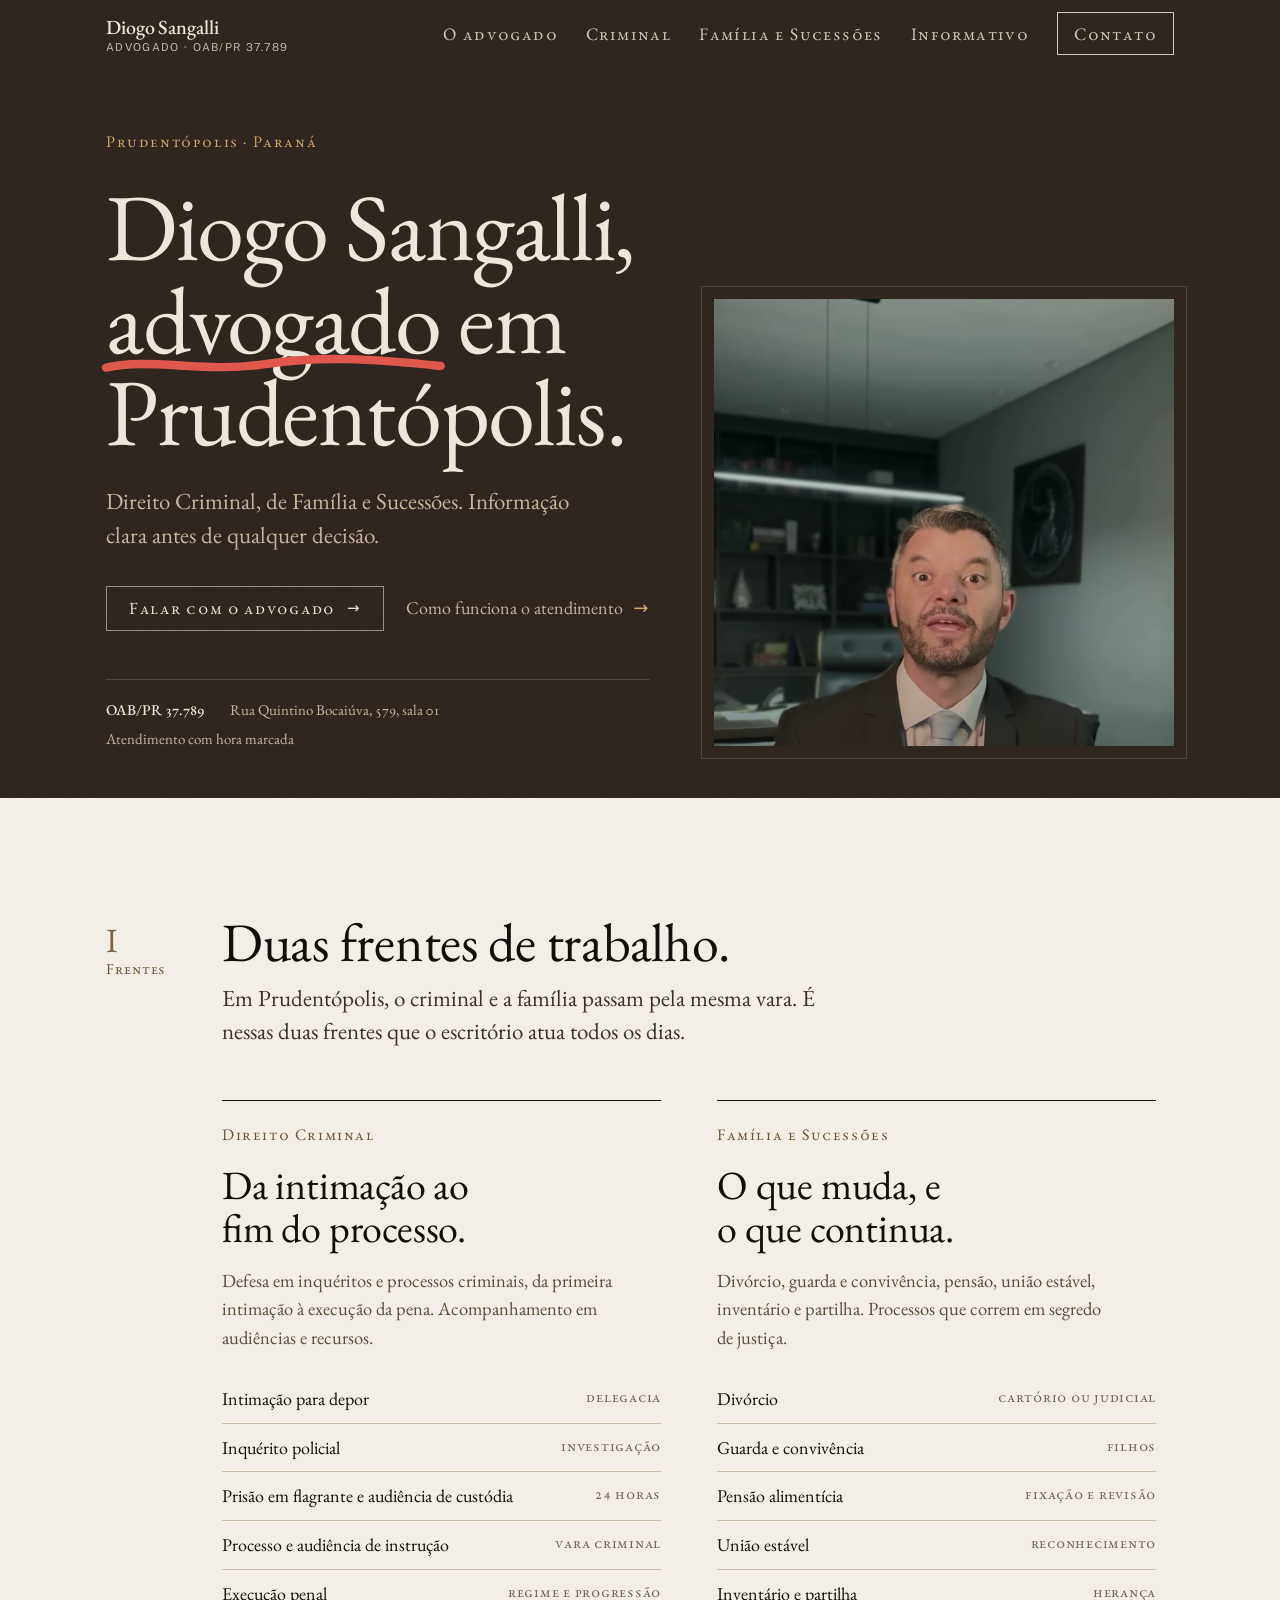
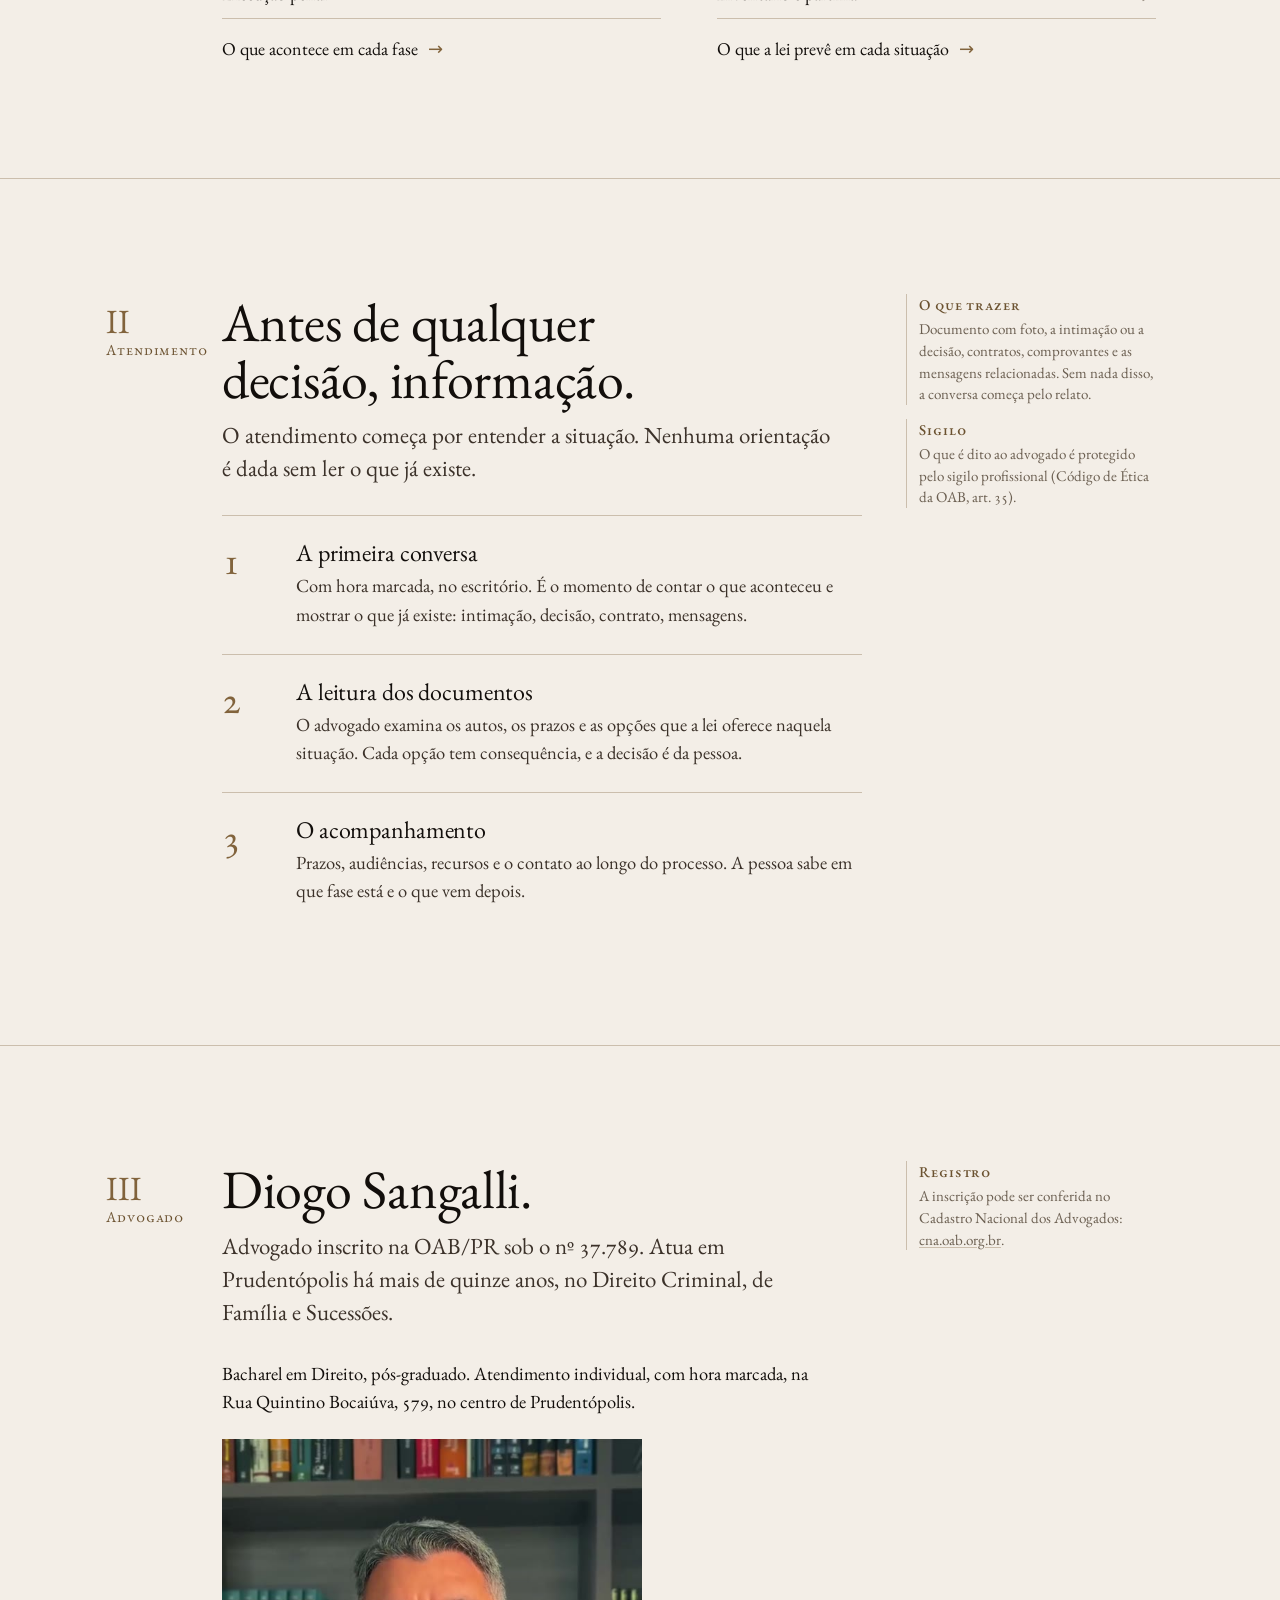
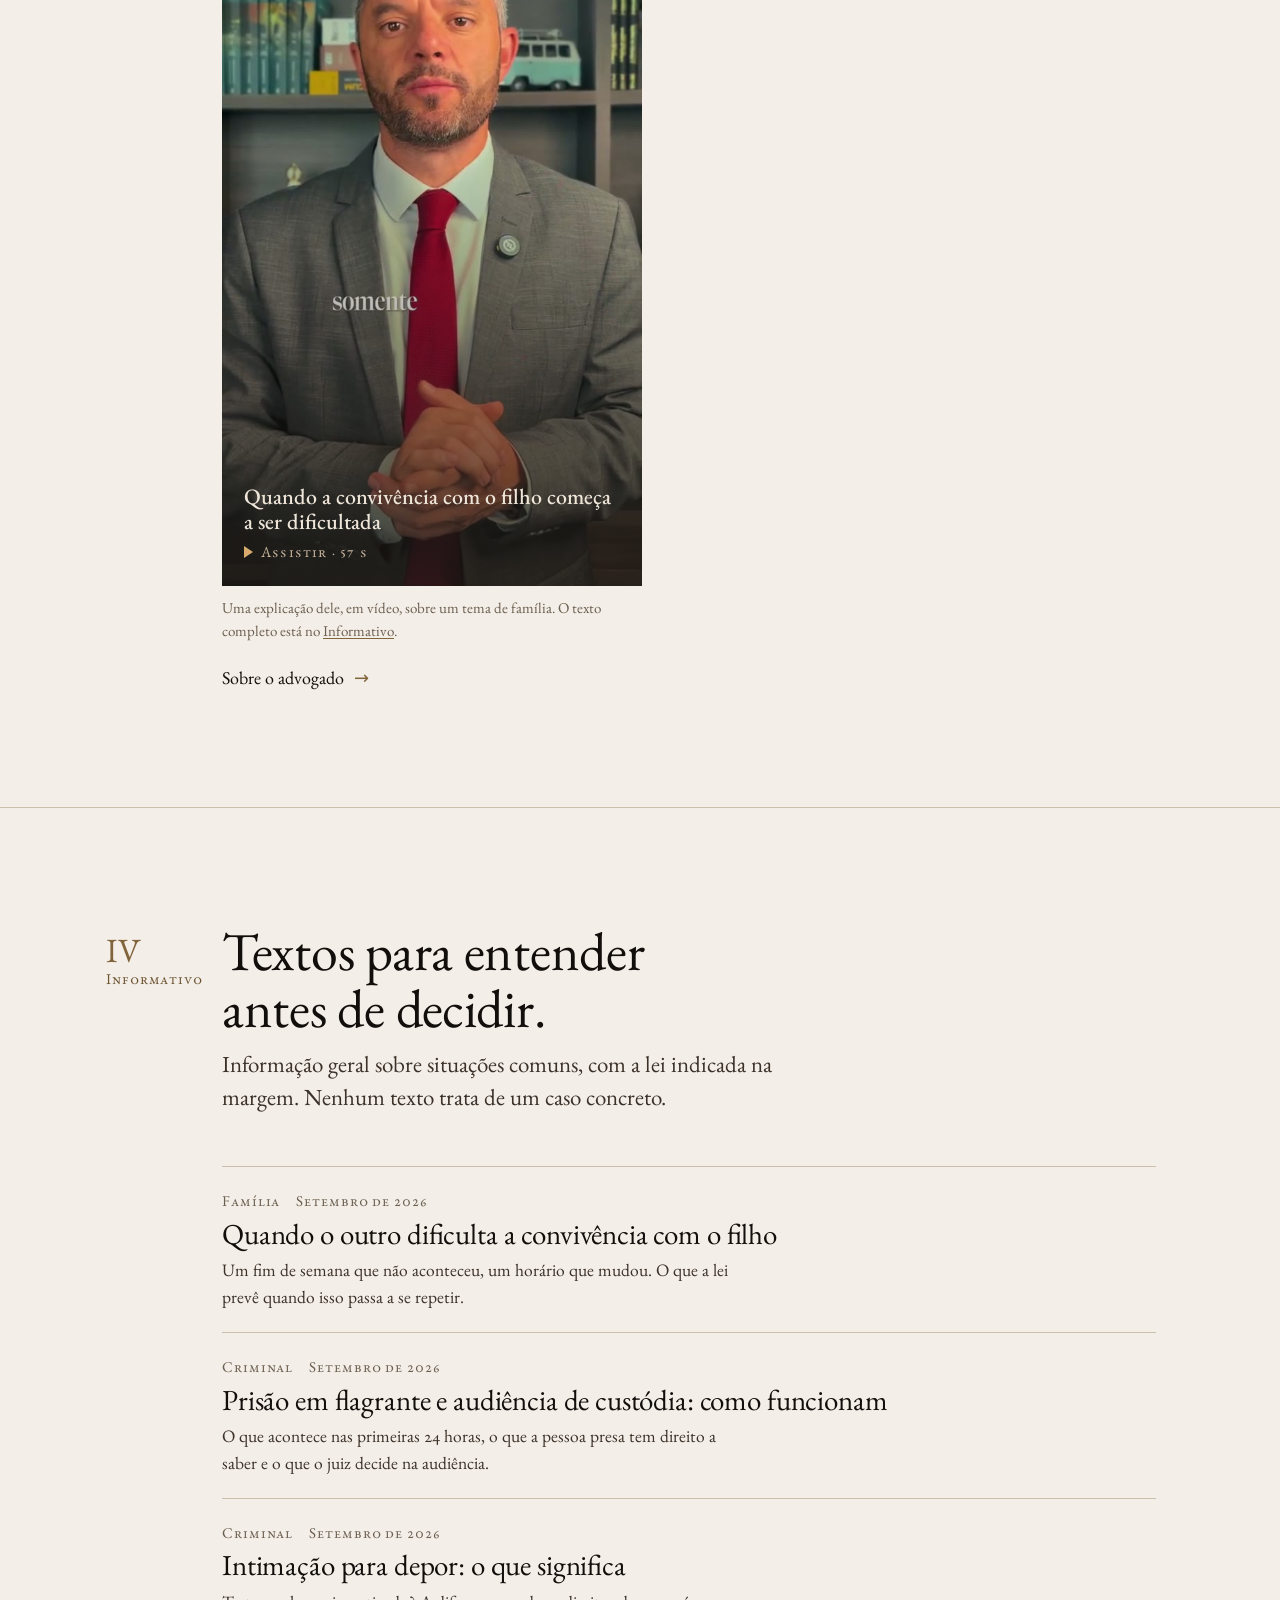
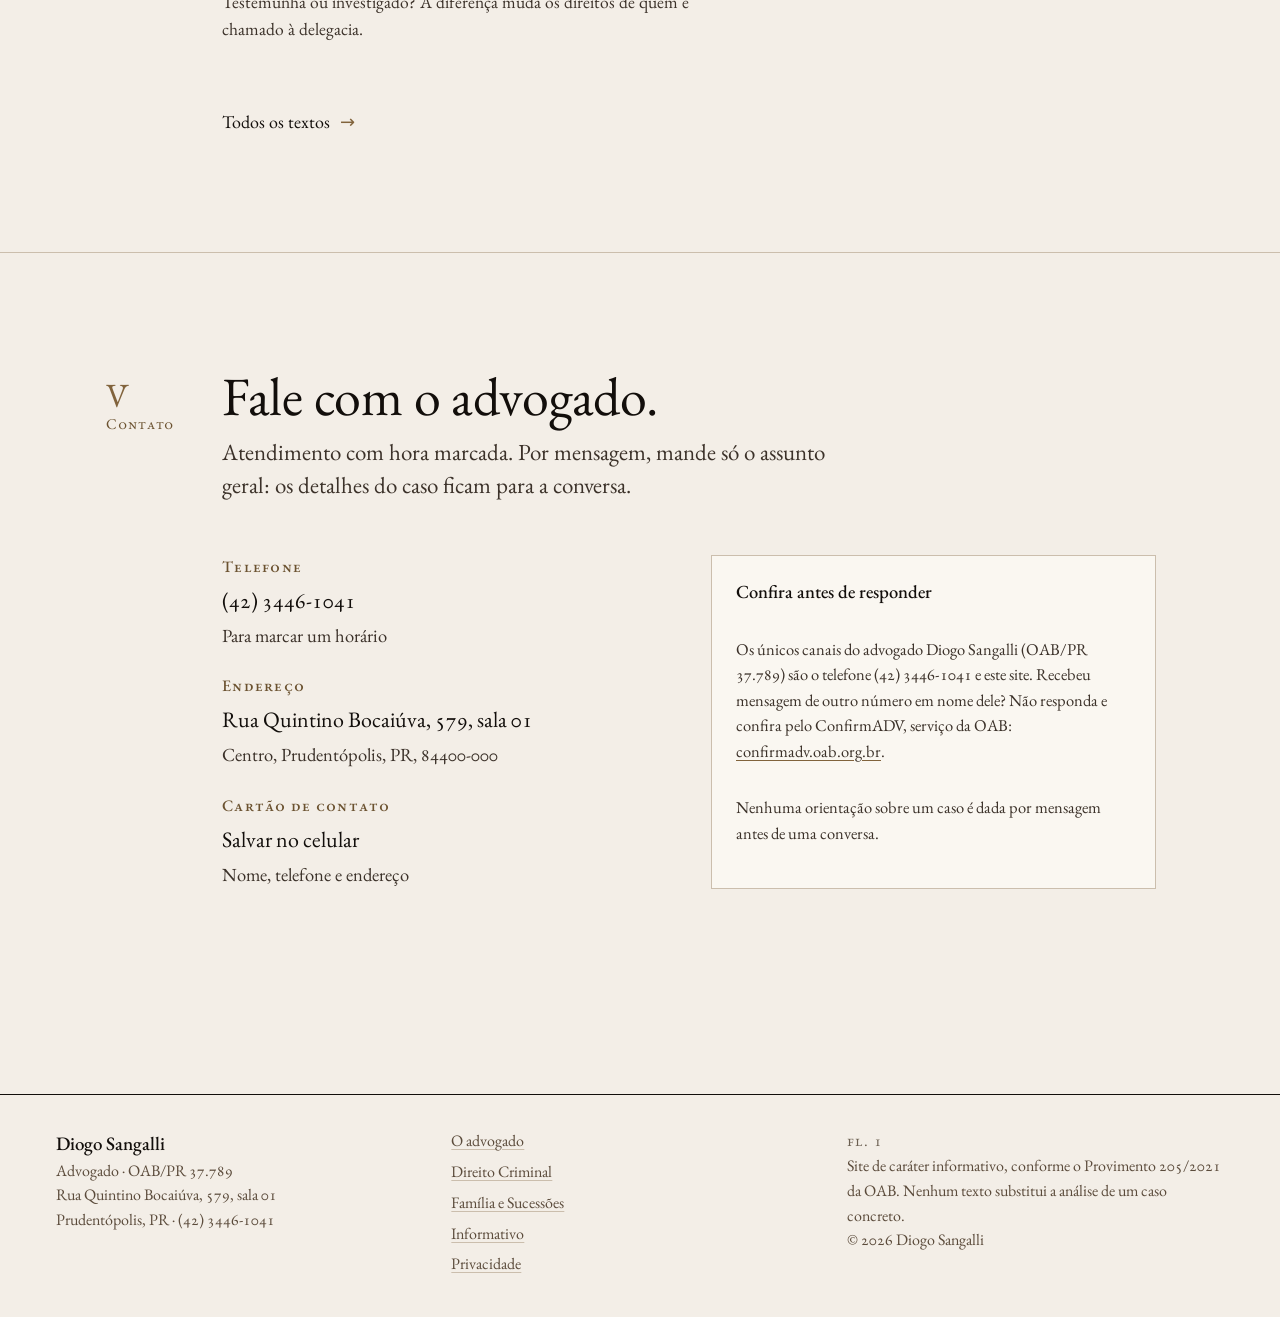
==== index.html @ 3fa8e3d0 "Site v1 (prévia): Diogo Sangalli, advogado em Prudentópolis Co-Authored-By: Claude Fable 5.1 <norepl" ====
<!DOCTYPE html>
<html lang="pt-BR">
<head>
<meta charset="utf-8">
<meta name="viewport" content="width=device-width, initial-scale=1, viewport-fit=cover">
<title>Diogo Sangalli · Advogado em Prudentópolis</title>
<meta name="description" content="Diogo Sangalli, advogado (OAB/PR 37.789) em Prudentópolis, PR. Direito Criminal, de Família e Sucessões. Informação clara antes de qualquer decisão.">
<!-- Prévia de aprovação: fora dos buscadores até o lançamento -->
<meta name="robots" content="noindex, nofollow">
<link rel="canonical" href="https://sangalli.rkperformance.com.br/">
<meta name="theme-color" content="#312821">
<link rel="icon" href="assets/favicon.svg" type="image/svg+xml">
<meta property="og:type" content="website">
<meta property="og:title" content="Diogo Sangalli · Advogado em Prudentópolis">
<meta property="og:description" content="Direito Criminal, de Família e Sucessões. Informação clara antes de qualquer decisão.">
<meta property="og:url" content="https://sangalli.rkperformance.com.br/">
<meta property="og:image" content="https://sangalli.rkperformance.com.br/media/capa-poster.jpg">
<meta property="og:locale" content="pt_BR">
<link rel="preconnect" href="https://fonts.googleapis.com">
<link rel="preconnect" href="https://fonts.gstatic.com" crossorigin>
<link rel="stylesheet" href="https://fonts.googleapis.com/css2?family=EB+Garamond:ital,wght@0,400;0,500;0,600;1,400;1,500&family=Public+Sans:wght@400;500&display=swap">
<link rel="stylesheet" href="assets/site.css">
<script type="application/ld+json">
{"@context":"https://schema.org","@graph":[
 {"@type":"LegalService","@id":"https://sangalli.rkperformance.com.br/#escritorio","name":"Diogo Sangalli · Advogado","url":"https://sangalli.rkperformance.com.br/","telephone":"+55 42 3446-1041","address":{"@type":"PostalAddress","streetAddress":"Rua Quintino Bocaiúva, 579, sala 01","addressLocality":"Prudentópolis","addressRegion":"PR","postalCode":"84400-000","addressCountry":"BR"},"areaServed":"Prudentópolis, PR","founder":{"@id":"https://sangalli.rkperformance.com.br/#diogo"},"knowsAbout":["Direito Criminal","Direito de Família","Direito das Sucessões"]},
 {"@type":"Person","@id":"https://sangalli.rkperformance.com.br/#diogo","name":"Diogo Sangalli","jobTitle":"Advogado","identifier":{"@type":"PropertyValue","propertyID":"OAB/PR","value":"37.789"},"url":"https://sangalli.rkperformance.com.br/diogo-sangalli.html","worksFor":{"@id":"https://sangalli.rkperformance.com.br/#escritorio"}}
]}
</script>
</head>
<body>

<header class="cab claro">
  <div class="cab-in">
    <a class="marca" href="index.html" aria-label="Diogo Sangalli, advogado, página inicial"><b>Diogo Sangalli</b><span>Advogado · OAB/PR 37.789</span></a>
    <nav aria-label="Principal">
      <ul class="nav-links">
        <li><a href="diogo-sangalli.html">O advogado</a></li>
        <li><a href="criminal.html">Criminal</a></li>
        <li><a href="familia.html">Família e Sucessões</a></li>
        <li><a href="informativo.html">Informativo</a></li>
        <li><a class="cta" href="#contato">Contato</a></li>
      </ul>
    </nav>
    <button class="menu-btn" data-abre-menu aria-expanded="false" aria-controls="menu">Menu</button>
  </div>
</header>
<div class="menu" id="menu" role="dialog" aria-modal="true" aria-label="Menu">
  <div class="menu-topo">
    <a class="marca" href="index.html"><b>Diogo Sangalli</b><span>Advogado · OAB/PR 37.789</span></a>
    <button class="menu-btn" data-fecha-menu>Fechar</button>
  </div>
  <ul>
    <li><a href="diogo-sangalli.html"><small>I</small>O advogado</a></li>
    <li><a href="criminal.html"><small>II</small>Criminal</a></li>
    <li><a href="familia.html"><small>III</small>Família e Sucessões</a></li>
    <li><a href="informativo.html"><small>IV</small>Informativo</a></li>
    <li><a href="#contato" data-fecha-menu-link><small>V</small>Contato</a></li>
  </ul>
  <p class="rodape">Rua Quintino Bocaiúva, 579, sala 01<br>Prudentópolis, PR · (42) 3446-1041</p>
</div>

<main>

<section class="capa home escura sobre-escuro" aria-label="Apresentação">
  <div class="grao"></div>
  <div class="capa-in">
    <div class="fundo" data-video="media/capa-loop.mp4" data-poster="media/capa-poster.jpg">
      <picture>
        <source media="(max-width: 899px)" srcset="media/capa-mobile.jpg">
        <img src="media/capa-poster.jpg" alt="Diogo Sangalli no escritório, de terno escuro, diante das estantes" width="900" height="875" fetchpriority="high">
      </picture>
      <div class="veu"></div>
    </div>
    <p class="kicker" style="color:var(--acento-cafe)">Prudentópolis · Paraná</p>
    <h1 class="h-display">Diogo Sangalli, <span class="caneta">advogado</span> em Prudentópolis.</h1>
    <p class="lede">Direito Criminal, de Família e Sucessões. Informação clara antes de qualquer decisão.</p>
    <div class="acoes">
      <a class="btn" href="#contato">Falar com o advogado <span class="seta" aria-hidden="true">→</span></a>
      <a class="link-seta" href="diogo-sangalli.html#atendimento">Como funciona o atendimento</a>
    </div>
    <div class="rodape">
      <span><b>OAB/PR 37.789</b></span>
      <span>Rua Quintino Bocaiúva, 579, sala 01</span>
      <span>Atendimento com hora marcada</span>
    </div>
  </div>
</section>

<section class="bloco sem-fio" id="frentes">
  <div class="doc">
    <div class="folio"><b>I</b>Frentes</div>
    <div class="largo">
      <div class="sec-cab rv">
        <h2 class="h-sec">Duas frentes de trabalho.</h2>
        <p class="lede">Em Prudentópolis, o criminal e a família passam pela mesma vara. É nessas duas frentes que o escritório atua todos os dias.</p>
      </div>
      <div class="espaco"></div>
      <div class="frentes">
        <article class="frente rv">
          <p class="kicker">Direito Criminal</p>
          <h3>Da intimação ao fim do processo.</h3>
          <p class="muted">Defesa em inquéritos e processos criminais, da primeira intimação à execução da pena. Acompanhamento em audiências e recursos.</p>
          <ul class="situacoes">
            <li>Intimação para depor <span>delegacia</span></li>
            <li>Inquérito policial <span>investigação</span></li>
            <li>Prisão em flagrante e audiência de custódia <span>24 horas</span></li>
            <li>Processo e audiência de instrução <span>vara criminal</span></li>
            <li>Execução penal <span>regime e progressão</span></li>
          </ul>
          <a class="link-seta" href="criminal.html">O que acontece em cada fase</a>
        </article>
        <article class="frente rv">
          <p class="kicker">Família e Sucessões</p>
          <h3>O que muda, e o que continua.</h3>
          <p class="muted">Divórcio, guarda e convivência, pensão, união estável, inventário e partilha. Processos que correm em segredo de justiça.</p>
          <ul class="situacoes">
            <li>Divórcio <span>cartório ou judicial</span></li>
            <li>Guarda e convivência <span>filhos</span></li>
            <li>Pensão alimentícia <span>fixação e revisão</span></li>
            <li>União estável <span>reconhecimento</span></li>
            <li>Inventário e partilha <span>herança</span></li>
          </ul>
          <a class="link-seta" href="familia.html">O que a lei prevê em cada situação</a>
        </article>
      </div>
    </div>
  </div>
</section>

<section class="bloco" id="atendimento">
  <div class="doc">
    <div class="folio"><b>II</b>Atendimento</div>
    <div class="texto">
      <div class="sec-cab rv">
        <h2 class="h-sec">Antes de qualquer decisão, informação.</h2>
        <p class="lede">O atendimento começa por entender a situação. Nenhuma orientação é dada sem ler o que já existe.</p>
      </div>
      <ol class="metodo rv">
        <li><h3>A primeira conversa</h3><p>Com hora marcada, no escritório. É o momento de contar o que aconteceu e mostrar o que já existe: intimação, decisão, contrato, mensagens.</p></li>
        <li><h3>A leitura dos documentos</h3><p>O advogado examina os autos, os prazos e as opções que a lei oferece naquela situação. Cada opção tem consequência, e a decisão é da pessoa.</p></li>
        <li><h3>O acompanhamento</h3><p>Prazos, audiências, recursos e o contato ao longo do processo. A pessoa sabe em que fase está e o que vem depois.</p></li>
      </ol>
      <p class="nota"><b>O que trazer</b>Documento com foto, a intimação ou a decisão, contratos, comprovantes e as mensagens relacionadas. Sem nada disso, a conversa começa pelo relato.</p>
      <p class="nota"><b>Sigilo</b>O que é dito ao advogado é protegido pelo sigilo profissional (Código de Ética da OAB, art. 35).</p>
    </div>
    <div class="margem">
      <p class="nota"><b>O que trazer</b>Documento com foto, a intimação ou a decisão, contratos, comprovantes e as mensagens relacionadas. Sem nada disso, a conversa começa pelo relato.</p>
      <p class="nota"><b>Sigilo</b>O que é dito ao advogado é protegido pelo sigilo profissional (Código de Ética da OAB, art. 35).</p>
    </div>
  </div>
</section>

<section class="bloco" id="advogado">
  <div class="doc">
    <div class="folio"><b>III</b>Advogado</div>
    <div class="texto">
      <div class="sec-cab rv">
        <h2 class="h-sec">Diogo Sangalli.</h2>
        <p class="lede">Advogado inscrito na OAB/PR sob o nº 37.789. Atua em Prudentópolis há mais de quinze anos, no Direito Criminal, de Família e Sucessões.</p>
      </div>
      <p class="rv">Bacharel em Direito, pós-graduado. Atendimento individual, com hora marcada, na Rua Quintino Bocaiúva, 579, no centro de Prudentópolis.</p>
      <div class="rv">
        <div class="video-card" data-src="media/convivencia.mp4">
          <img src="media/convivencia-capa.jpg" alt="" width="608" height="1080" loading="lazy">
          <button class="tocar" type="button"><b>Quando a convivência com o filho começa a ser dificultada</b><span>Assistir · 57 s</span></button>
          <button class="fechar" type="button">Fechar</button>
        </div>
        <p class="video-legenda">Uma explicação dele, em vídeo, sobre um tema de família. O texto completo está no <a href="informativo/convivencia-com-os-filhos.html">Informativo</a>.</p>
      </div>
      <a class="link-seta rv" href="diogo-sangalli.html">Sobre o advogado</a>
    </div>
    <div class="margem">
      <p class="nota"><b>Registro</b>A inscrição pode ser conferida no Cadastro Nacional dos Advogados: <a href="https://cna.oab.org.br" target="_blank" rel="noopener">cna.oab.org.br</a>.</p>
    </div>
  </div>
</section>

<section class="bloco" id="informativo">
  <div class="doc">
    <div class="folio"><b>IV</b>Informativo</div>
    <div class="largo">
      <div class="sec-cab rv">
        <h2 class="h-sec">Textos para entender antes de decidir.</h2>
        <p class="lede">Informação geral sobre situações comuns, com a lei indicada na margem. Nenhum texto trata de um caso concreto.</p>
      </div>
      <div class="espaco"></div>
      <ul class="textos rv">
        <li><a href="informativo/convivencia-com-os-filhos.html"><span class="meta"><span>Família</span><span>Setembro de 2026</span></span><h3>Quando o outro dificulta a convivência com o filho</h3><p>Um fim de semana que não aconteceu, um horário que mudou. O que a lei prevê quando isso passa a se repetir.</p></a></li>
        <li><a href="informativo/prisao-em-flagrante-e-audiencia-de-custodia.html"><span class="meta"><span>Criminal</span><span>Setembro de 2026</span></span><h3>Prisão em flagrante e audiência de custódia: como funcionam</h3><p>O que acontece nas primeiras 24 horas, o que a pessoa presa tem direito a saber e o que o juiz decide na audiência.</p></a></li>
        <li><a href="informativo/intimacao-para-depor.html"><span class="meta"><span>Criminal</span><span>Setembro de 2026</span></span><h3>Intimação para depor: o que significa</h3><p>Testemunha ou investigado? A diferença muda os direitos de quem é chamado à delegacia.</p></a></li>
      </ul>
      <div class="espaco"></div>
      <a class="link-seta rv" href="informativo.html">Todos os textos</a>
    </div>
  </div>
</section>

<section class="bloco" id="contato">
  <div class="doc">
    <div class="folio"><b>V</b>Contato</div>
    <div class="largo">
      <div class="sec-cab rv">
        <h2 class="h-sec">Fale com o advogado.</h2>
        <p class="lede">Atendimento com hora marcada. Por mensagem, mande só o assunto geral: os detalhes do caso ficam para a conversa.</p>
      </div>
      <div class="espaco"></div>
      <div class="contato rv">
        <div style="display:grid;gap:24px;align-content:start">
          <div class="dado"><b>Telefone</b><a href="tel:+554234461041">(42) 3446-1041</a><span>Para marcar um horário</span></div>
          <!-- WhatsApp: entra quando houver um número só do advogado (estratégia §11.6) -->
          <div class="dado"><b>Endereço</b><a href="https://www.google.com/maps/search/?api=1&query=Rua+Quintino+Bocai%C3%BAva+579+Prudent%C3%B3polis+PR" target="_blank" rel="noopener">Rua Quintino Bocaiúva, 579, sala 01</a><span>Centro, Prudentópolis, PR, 84400-000</span></div>
          <div class="dado"><b>Cartão de contato</b><a href="diogo-sangalli.vcf" download="diogo-sangalli.vcf">Salvar no celular</a><span>Nome, telefone e endereço</span></div>
        </div>
        <div class="caixa">
          <b>Confira antes de responder</b>
          <p>Os únicos canais do advogado Diogo Sangalli (OAB/PR 37.789) são o telefone (42) 3446-1041 e este site. Recebeu mensagem de outro número em nome dele? Não responda e confira pelo ConfirmADV, serviço da OAB: <a href="https://confirmadv.oab.org.br" target="_blank" rel="noopener">confirmadv.oab.org.br</a>.</p>
          <p>Nenhuma orientação sobre um caso é dada por mensagem antes de uma conversa.</p>
        </div>
      </div>
    </div>
  </div>
</section>

</main>

<footer class="pe">
  <div class="pe-in">
    <div><b>Diogo Sangalli</b>Advogado · OAB/PR 37.789<br>Rua Quintino Bocaiúva, 579, sala 01<br>Prudentópolis, PR · (42) 3446-1041</div>
    <ul>
      <li><a href="diogo-sangalli.html">O advogado</a></li>
      <li><a href="criminal.html">Direito Criminal</a></li>
      <li><a href="familia.html">Família e Sucessões</a></li>
      <li><a href="informativo.html">Informativo</a></li>
      <li><a href="privacidade.html">Privacidade</a></li>
    </ul>
    <div><span class="fl">fl. 1</span><br>Site de caráter informativo, conforme o Provimento 205/2021 da OAB. Nenhum texto substitui a análise de um caso concreto.<br>© <span data-ano>2026</span> Diogo Sangalli</div>
  </div>
</footer>

<script src="assets/site.js" defer></script>
</body>
</html>
---- assets/site.css ----
/* ============================================================
   Diogo Sangalli · Advogado · OAB/PR 37.789
   Sistema: "o código anotado" — texto no centro, a lei na margem.
   Paleta medida nos posts dele (03-materiais/paleta-dos-posts.md).
   ============================================================ */

:root{
  --papel:#F3EEE7;
  --folha:#FAF7F1;
  --areia:#DDD2C6;
  --linha:#CBBEAD;
  --tinta:#120E0B;
  --tinta-2:#3B3129;
  --sepia:#5B4B3B;
  --apagado:#6B5F51;
  --ocre:#81633C;
  --ocre-texto:#6B5230;
  --caramelo:#B9864A;
  --cafe:#312821;
  --cafe-2:#1E1712;
  --caneta:#A61718;
  --caneta-claro:#E0574E;
  --sobre-cafe:#EFE6DA;
  --sobre-cafe-2:#C9B59E;
  --acento-cafe:#D8AA6E;

  --serif:"EB Garamond","Iowan Old Style","Palatino Linotype",Palatino,Georgia,serif;
  --sans:"Public Sans",system-ui,-apple-system,"Segoe UI",Roboto,sans-serif;

  --gutter:clamp(18px,5vw,56px);
  --maxw:1180px;
  --col-folio:72px;
  --col-texto:minmax(0,640px);
  --col-margem:250px;
  --ease:cubic-bezier(.22,.61,.36,1);
}

*{box-sizing:border-box}
html{-webkit-text-size-adjust:100%;scroll-behavior:smooth}
@media (prefers-reduced-motion:reduce){html{scroll-behavior:auto}}
body{
  margin:0;background:var(--papel);color:var(--tinta);
  font-family:var(--serif);font-size:18.5px;line-height:1.55;
  font-feature-settings:"onum","kern","liga";
  -webkit-font-smoothing:antialiased;text-rendering:optimizeLegibility;
  overflow-x:clip;
}
img,video{max-width:100%;display:block}
a{color:inherit;text-decoration:underline;text-decoration-color:var(--ocre);text-decoration-thickness:1px;text-underline-offset:.16em}
a:hover{text-decoration-color:var(--tinta)}
:focus-visible{outline:2px solid var(--ocre);outline-offset:3px}
p{margin:0;text-wrap:pretty;max-width:66ch}
h1,h2,h3,h4{margin:0;font-weight:400;text-wrap:balance;line-height:1.08;letter-spacing:-.005em}
ul,ol{margin:0;padding:0}
strong{font-weight:600}
em{font-style:italic}
hr{border:0;border-top:1px solid var(--linha);margin:0}
::selection{background:var(--caramelo);color:var(--tinta)}

/* ---------- tipografia ---------- */
.sc{font-variant-caps:small-caps;font-feature-settings:"smcp","onum";letter-spacing:.09em;font-size:.94em}
.kicker{font-variant-caps:small-caps;font-feature-settings:"smcp","onum";letter-spacing:.1em;font-size:16px;color:var(--ocre-texto)}
.numeral{font-size:15px;color:var(--ocre-texto);letter-spacing:.06em;font-variant-caps:small-caps;font-feature-settings:"smcp"}
.h-display{font-size:clamp(44px,7.4vw,98px);line-height:.98;letter-spacing:-.015em}
.h-sec{font-size:clamp(32px,4.4vw,54px);line-height:1.04}
.h-sub{font-size:clamp(24px,2.8vw,32px);line-height:1.18}
.lede{font-size:clamp(19px,2vw,23px);line-height:1.45;color:var(--tinta-2)}
.muted{color:var(--sepia)}
.small{font-size:15.5px;line-height:1.5}

/* ---------- grade de documento ---------- */
.doc{
  max-width:var(--maxw);margin:0 auto;padding-inline:var(--gutter);
  display:grid;grid-template-columns:1fr;gap:12px 40px;
}
@media (min-width:1000px){
  .doc{grid-template-columns:var(--col-folio) var(--col-texto) var(--col-margem);column-gap:44px}
  .doc > .folio{grid-column:1}
  .doc > .texto{grid-column:2}
  .doc > .margem{grid-column:3}
  .doc > .largo{grid-column:2 / -1}
  .doc > .inteiro{grid-column:1 / -1}
}
.folio{color:var(--ocre-texto);font-size:15px;font-variant-caps:small-caps;font-feature-settings:"smcp";letter-spacing:.06em;padding-top:.65em}
.folio b{display:block;font-size:34px;line-height:1;font-weight:400;font-variant-caps:normal;letter-spacing:0;color:var(--ocre);font-feature-settings:"onum"}
.texto{display:grid;gap:22px;align-content:start}
.margem{display:grid;gap:14px;align-content:start}
.nota{
  font-size:15px;line-height:1.45;color:var(--apagado);
  border-left:1px solid var(--linha);padding-left:12px;
}
.nota b{display:block;font-weight:500;color:var(--ocre-texto);font-variant-caps:small-caps;font-feature-settings:"smcp";letter-spacing:.06em;margin-bottom:2px}
.nota a{text-decoration-color:var(--linha)}
@media (min-width:1000px){
  .margem{position:sticky;top:96px}
  .texto .nota{display:none}      /* no desktop a anotação vai pra margem */
}
@media (max-width:999px){
  .margem{display:none}           /* no celular a anotação fica abaixo do parágrafo */
  .texto .nota{margin-top:-6px}
}

section.bloco{padding-block:clamp(56px,9vw,120px);border-top:1px solid var(--linha)}
section.bloco.sem-fio{border-top:0}
.sec-cab{display:grid;gap:12px;margin-bottom:8px}
.sec-cab h2{max-width:22ch}
.sec-cab .lede{max-width:56ch}

/* ---------- caneta (um traço por página) ---------- */
.caneta{position:relative;display:inline-block;white-space:nowrap}
.caneta svg{position:absolute;left:-1.5%;bottom:-.14em;width:103%;height:.34em;overflow:visible;pointer-events:none}
.caneta path{fill:none;stroke:var(--caneta);stroke-width:2.6;stroke-linecap:round;stroke-linejoin:round}
.sobre-escuro .caneta path{stroke:var(--caneta-claro)}
.js .caneta path{stroke-dasharray:var(--len,600);stroke-dashoffset:var(--len,600);transition:stroke-dashoffset 1.1s var(--ease) .35s}
.js .caneta.in path{stroke-dashoffset:0}
@media (prefers-reduced-motion:reduce){.js .caneta path{transition:none;stroke-dashoffset:0}}

/* ---------- botões ---------- */
.btn{
  display:inline-flex;align-items:center;gap:12px;
  padding:13px 22px;border:1px solid currentColor;border-radius:0;
  font-family:var(--serif);font-size:17px;line-height:1;text-decoration:none;
  font-variant-caps:small-caps;font-feature-settings:"smcp","onum";letter-spacing:.1em;
  color:var(--tinta);background:transparent;
  transition:background-color .25s var(--ease),color .25s var(--ease),border-color .25s var(--ease);
}
.btn:hover{background:var(--tinta);color:var(--papel);border-color:var(--tinta)}
.btn .seta{font-family:var(--sans);font-size:15px;transform:translateY(-1px)}
.btn.cheio{background:var(--tinta);color:var(--papel)}
.btn.cheio:hover{background:var(--cafe);border-color:var(--cafe)}
.sobre-escuro .btn{color:var(--sobre-cafe);border-color:rgba(239,230,218,.55)}
.sobre-escuro .btn:hover{background:var(--sobre-cafe);color:var(--cafe);border-color:var(--sobre-cafe)}
.link-seta{text-decoration:none;display:inline-flex;gap:10px;align-items:baseline;font-size:18px}
.link-seta::after{content:"→";font-family:var(--sans);color:var(--ocre);transition:transform .25s var(--ease)}
.link-seta:hover::after{transform:translateX(4px)}
.link-seta:hover{text-decoration:underline;text-decoration-color:var(--tinta)}

/* ---------- cabeçalho corrido ---------- */
.cab{
  position:fixed;inset-inline:0;top:0;z-index:40;
  padding-top:env(safe-area-inset-top,0px);
  transition:background-color .35s var(--ease),color .35s var(--ease),box-shadow .35s var(--ease);
  color:var(--tinta);
}
.cab.claro{color:var(--sobre-cafe)}
.cab.rolou{background:color-mix(in oklab,var(--papel) 94%,transparent);color:var(--tinta);box-shadow:0 1px 0 var(--linha);backdrop-filter:blur(10px);-webkit-backdrop-filter:blur(10px)}
.cab-in{max-width:var(--maxw);margin:0 auto;padding:16px var(--gutter);display:flex;align-items:center;justify-content:space-between;gap:20px}
.marca{text-decoration:none;display:flex;flex-direction:column;line-height:1.1}
.marca b{font-weight:500;font-size:20px;letter-spacing:-.005em}
.marca span{font-family:var(--sans);font-size:11px;letter-spacing:.12em;text-transform:uppercase;opacity:.75;margin-top:3px}
.nav-links{display:none;list-style:none;gap:28px;align-items:center}
.nav-links a{text-decoration:none;font-size:17.5px;font-variant-caps:small-caps;font-feature-settings:"smcp";letter-spacing:.08em;opacity:.85;position:relative}
.nav-links a:hover,.nav-links a[aria-current="page"]{opacity:1}
.nav-links a[aria-current="page"]::after{content:"";position:absolute;left:0;right:0;bottom:-6px;height:1px;background:currentColor;opacity:.6}
.nav-links .cta{border:1px solid currentColor;padding:9px 16px}
.nav-links .cta:hover{background:var(--tinta);color:var(--papel)}
.cab.claro .nav-links .cta:hover{background:var(--sobre-cafe);color:var(--cafe)}
@media (min-width:900px){.nav-links{display:flex}.menu-btn{display:none}}
.menu-btn{background:none;border:0;color:inherit;font:inherit;font-variant-caps:small-caps;font-feature-settings:"smcp";letter-spacing:.1em;font-size:17px;padding:8px 0;cursor:pointer}

/* menu de tela cheia (celular) */
.menu{position:fixed;inset:0;z-index:50;background:var(--papel);color:var(--tinta);display:none;flex-direction:column;padding:calc(20px + env(safe-area-inset-top,0px)) var(--gutter) 40px}
.menu.aberto{display:flex}
.menu-topo{display:flex;justify-content:space-between;align-items:center}
.menu ul{list-style:none;display:grid;gap:6px;margin-top:40px}
.menu ul a{text-decoration:none;font-size:clamp(30px,8vw,40px);line-height:1.2;display:flex;gap:16px;align-items:baseline}
.menu ul a small{font-size:15px;color:var(--ocre-texto);font-variant-caps:small-caps;font-feature-settings:"smcp";letter-spacing:.08em}
.menu .rodape{margin-top:auto;color:var(--sepia);font-size:15px;line-height:1.5}
body.travado{overflow:hidden}

/* ---------- capa ---------- */
.capa{position:relative;background:var(--cafe);color:var(--sobre-cafe);overflow:clip;isolation:isolate}
.capa .grao{position:absolute;inset:0;z-index:0;opacity:.14;mix-blend-mode:soft-light;pointer-events:none;background-image:url("data:image/svg+xml,%3Csvg xmlns='http://www.w3.org/2000/svg' width='220' height='220'%3E%3Cfilter id='n'%3E%3CfeTurbulence type='fractalNoise' baseFrequency='.9' numOctaves='2' stitchTiles='stitch'/%3E%3CfeColorMatrix values='0 0 0 0 0 0 0 0 0 0 0 0 0 0 0 0 0 0 .9 0'/%3E%3C/filter%3E%3Crect width='100%25' height='100%25' filter='url(%23n)'/%3E%3C/svg%3E")}
.capa-in{
  position:relative;z-index:1;
  max-width:var(--maxw);margin:0 auto;padding:calc(120px + env(safe-area-inset-top,0px)) var(--gutter) 56px;
  display:grid;align-content:end;gap:26px;
}
.capa h1{color:var(--sobre-cafe);max-width:12ch}
.capa .lede{color:var(--sobre-cafe-2);max-width:44ch}
.capa .acoes{display:flex;flex-wrap:wrap;gap:14px 22px;align-items:center;margin-top:8px}
.capa .acoes .link-seta{color:var(--sobre-cafe-2)}
.capa .acoes .link-seta::after{color:var(--acento-cafe)}
.capa .rodape{display:flex;flex-wrap:wrap;gap:6px 26px;font-size:15px;color:var(--sobre-cafe-2);border-top:1px solid rgba(239,230,218,.16);padding-top:18px;margin-top:22px}
.capa .rodape b{font-weight:500;color:var(--sobre-cafe)}

/* a janela de vídeo da home: no celular, foto larga no topo; no desktop, janela quase quadrada ao lado do texto */
.capa.home .fundo{position:relative;overflow:clip;background:var(--cafe-2)}
.capa.home .fundo img,.capa.home .fundo video{width:100%;height:100%;object-fit:cover;object-position:50% 38%}
.capa.home .fundo video{position:absolute;inset:0}
.capa.home .fundo .veu{position:absolute;inset:0;pointer-events:none;background:linear-gradient(180deg,rgba(49,40,33,.12) 0%,rgba(49,40,33,0) 35%,rgba(49,40,33,0) 58%,var(--cafe) 100%)}
@media (max-width:899px){
  .capa.home .capa-in{padding-top:calc(76px + env(safe-area-inset-top,0px));gap:22px}
  .capa.home .fundo{margin-inline:calc(-1 * var(--gutter));aspect-ratio:6/5;margin-bottom:-96px}
  .capa.home .fundo img{object-position:50% 30%}
  .capa.home .capa-in > :not(.fundo){position:relative}
}
@media (min-width:900px){
  .capa.home .capa-in{grid-template-columns:minmax(0,1fr) 400px;column-gap:64px;align-items:end;min-height:min(86vh,820px);padding-top:calc(130px + env(safe-area-inset-top,0px))}
  .capa.home .fundo{grid-column:2;grid-row:1 / span 5;aspect-ratio:36/35;align-self:end;margin-bottom:4px;outline:1px solid rgba(239,230,218,.16);outline-offset:12px}
  .capa.home .fundo .veu{background:linear-gradient(180deg,rgba(49,40,33,.06) 0%,rgba(49,40,33,0) 30%,rgba(49,40,33,.28) 100%)}
  .capa.home .capa-in > :not(.fundo){grid-column:1}
}
@media (min-width:1200px){.capa.home .capa-in{grid-template-columns:minmax(0,1fr) 460px}}

/* capa clara (páginas de área e internas) */
.capa.clara{background:var(--papel);color:var(--tinta)}
.capa.clara h1{color:var(--tinta)}
.capa.clara .lede{color:var(--tinta-2)}
.capa.clara .rodape{border-color:var(--linha);color:var(--sepia)}
.capa.clara .rodape b{color:var(--tinta)}
.capa.clara .capa-in{min-height:0;padding-bottom:40px}
.capa.escura .capa-in{min-height:0;padding-bottom:48px}

/* ---------- duas frentes ---------- */
.frentes{display:grid;gap:40px}
@media (min-width:760px){.frentes{grid-template-columns:1fr 1fr;gap:56px}}
.frente{display:grid;gap:16px;align-content:start;padding-top:22px;border-top:1px solid var(--tinta)}
.frente h3{font-size:clamp(28px,3.4vw,40px)}
.frente .situacoes{list-style:none;display:grid;gap:0;margin-top:6px}
.frente .situacoes li{padding:10px 0;border-bottom:1px solid var(--linha);font-size:18px;display:flex;justify-content:space-between;gap:16px}
.frente .situacoes li span{color:var(--apagado);font-size:15px;font-variant-caps:small-caps;font-feature-settings:"smcp";letter-spacing:.05em;white-space:nowrap}

/* ---------- método (numerado) ---------- */
.metodo{list-style:none;display:grid;gap:0;counter-reset:m}
.metodo li{counter-increment:m;display:grid;grid-template-columns:56px 1fr;gap:6px 18px;padding:24px 0;border-top:1px solid var(--linha)}
.metodo li::before{content:counter(m);font-size:40px;line-height:1;color:var(--ocre);grid-row:span 2;font-feature-settings:"onum"}
.metodo h3{font-size:24px}
.metodo p{grid-column:2;color:var(--tinta-2)}

/* ---------- lista do informativo ---------- */
.textos{list-style:none;display:grid}
.textos li{border-top:1px solid var(--linha)}
.textos a{display:grid;gap:6px;padding:22px 0;text-decoration:none}
.textos a:hover h3{text-decoration:underline;text-decoration-color:var(--ocre);text-underline-offset:.14em}
.textos .meta{display:flex;gap:16px;font-size:15px;color:var(--apagado);font-variant-caps:small-caps;font-feature-settings:"smcp";letter-spacing:.06em}
.textos h3{font-size:clamp(23px,2.6vw,29px)}
.textos p{color:var(--tinta-2);font-size:17.5px}

/* ---------- vídeo no card ---------- */
.video-card{position:relative;background:var(--cafe-2);color:var(--sobre-cafe);overflow:clip;max-width:420px;aspect-ratio:9/16}
.video-card img,.video-card video{width:100%;height:100%;object-fit:cover}
.video-card video{position:absolute;inset:0}
.video-card .tocar{position:absolute;inset:0;width:100%;height:100%;border:0;background:linear-gradient(180deg,rgba(30,23,18,0) 40%,rgba(30,23,18,.75) 100%);color:var(--sobre-cafe);cursor:pointer;display:grid;align-content:end;justify-items:start;padding:22px;gap:6px;font:inherit;text-align:left}
.video-card .tocar b{font-weight:500;font-size:22px;line-height:1.15}
.video-card .tocar span{font-size:15px;color:var(--sobre-cafe-2);font-variant-caps:small-caps;font-feature-settings:"smcp";letter-spacing:.08em;display:inline-flex;gap:8px;align-items:center}
.video-card .tocar span::before{content:"";width:0;height:0;border-left:9px solid var(--acento-cafe);border-top:6px solid transparent;border-bottom:6px solid transparent}
.video-card.tocando .tocar{display:none}
.video-card .fechar{position:absolute;top:10px;right:10px;background:rgba(30,23,18,.7);color:var(--sobre-cafe);border:0;font:inherit;font-size:15px;padding:6px 10px;cursor:pointer;display:none}
.video-card.tocando .fechar{display:block}
.video-legenda{font-size:15px;color:var(--apagado);margin-top:10px;max-width:420px}

/* ---------- FAQ ---------- */
.faq{display:grid}
.faq details{border-top:1px solid var(--linha)}
.faq details:last-child{border-bottom:1px solid var(--linha)}
.faq summary{cursor:pointer;list-style:none;padding:18px 0;font-size:21px;display:flex;justify-content:space-between;gap:20px;align-items:baseline}
.faq summary::-webkit-details-marker{display:none}
.faq summary::after{content:"+";font-family:var(--sans);color:var(--ocre);font-size:20px;flex:none}
.faq details[open] summary::after{content:"−"}
.faq .resp{padding:0 0 20px;color:var(--tinta-2);display:grid;gap:12px}

/* ---------- artigo ---------- */
.artigo .texto p{font-size:19.5px;line-height:1.6}
.artigo .texto h2{font-size:clamp(26px,3vw,34px);margin-top:18px}
.artigo .texto ul{padding-left:1.2em;display:grid;gap:8px;color:var(--tinta-2)}
.assinatura{display:grid;gap:4px;font-size:16px;color:var(--sepia);border-top:1px solid var(--linha);padding-top:14px;margin-top:8px}
.assinatura b{font-weight:500;color:var(--tinta)}
.aviso{font-size:15.5px;color:var(--apagado);border-top:1px solid var(--linha);padding-top:14px;margin-top:22px;max-width:60ch}

/* ---------- contato ---------- */
.contato{display:grid;gap:26px}
@media (min-width:760px){.contato{grid-template-columns:1fr 1fr;gap:44px}}
.dado{display:grid;gap:4px}
.dado b{font-weight:500;font-variant-caps:small-caps;font-feature-settings:"smcp";letter-spacing:.08em;color:var(--ocre-texto);font-size:16px}
.dado a{text-decoration:none;font-size:22px}
.dado a:hover{text-decoration:underline}
.dado span{color:var(--tinta-2)}
.caixa{border:1px solid var(--linha);padding:22px 24px;display:grid;gap:10px;background:var(--folha)}
.caixa b{font-weight:500}
.caixa p{font-size:16.5px;color:var(--tinta-2)}

/* ---------- rodapé ---------- */
footer.pe{border-top:1px solid var(--tinta);margin-top:clamp(40px,7vw,90px);padding:34px var(--gutter) calc(40px + env(safe-area-inset-bottom,0px))}
.pe-in{max-width:var(--maxw);margin:0 auto;display:grid;gap:18px;font-size:16px;color:var(--sepia)}
@media (min-width:760px){.pe-in{grid-template-columns:1fr 1fr 1fr;align-items:start}}
.pe-in b{display:block;color:var(--tinta);font-weight:500;font-size:19px}
.pe-in ul{list-style:none;display:grid;gap:6px}
.pe-in a{text-decoration-color:var(--linha)}
.pe-in .fl{font-variant-caps:small-caps;font-feature-settings:"smcp","onum";letter-spacing:.08em;color:var(--apagado)}

/* ---------- revelação ao rolar (suave, nunca esconde texto) ---------- */
.js .rv{opacity:.001;transform:translateY(12px);transition:opacity .8s var(--ease),transform .8s var(--ease)}
.js .rv.in{opacity:1;transform:none}
@media (prefers-reduced-motion:reduce){.js .rv{opacity:1;transform:none;transition:none}}

/* ---------- utilitários ---------- */
.espaco{height:clamp(24px,4vw,44px)}
.visually-hidden{position:absolute;width:1px;height:1px;overflow:hidden;clip:rect(0 0 0 0);white-space:nowrap}
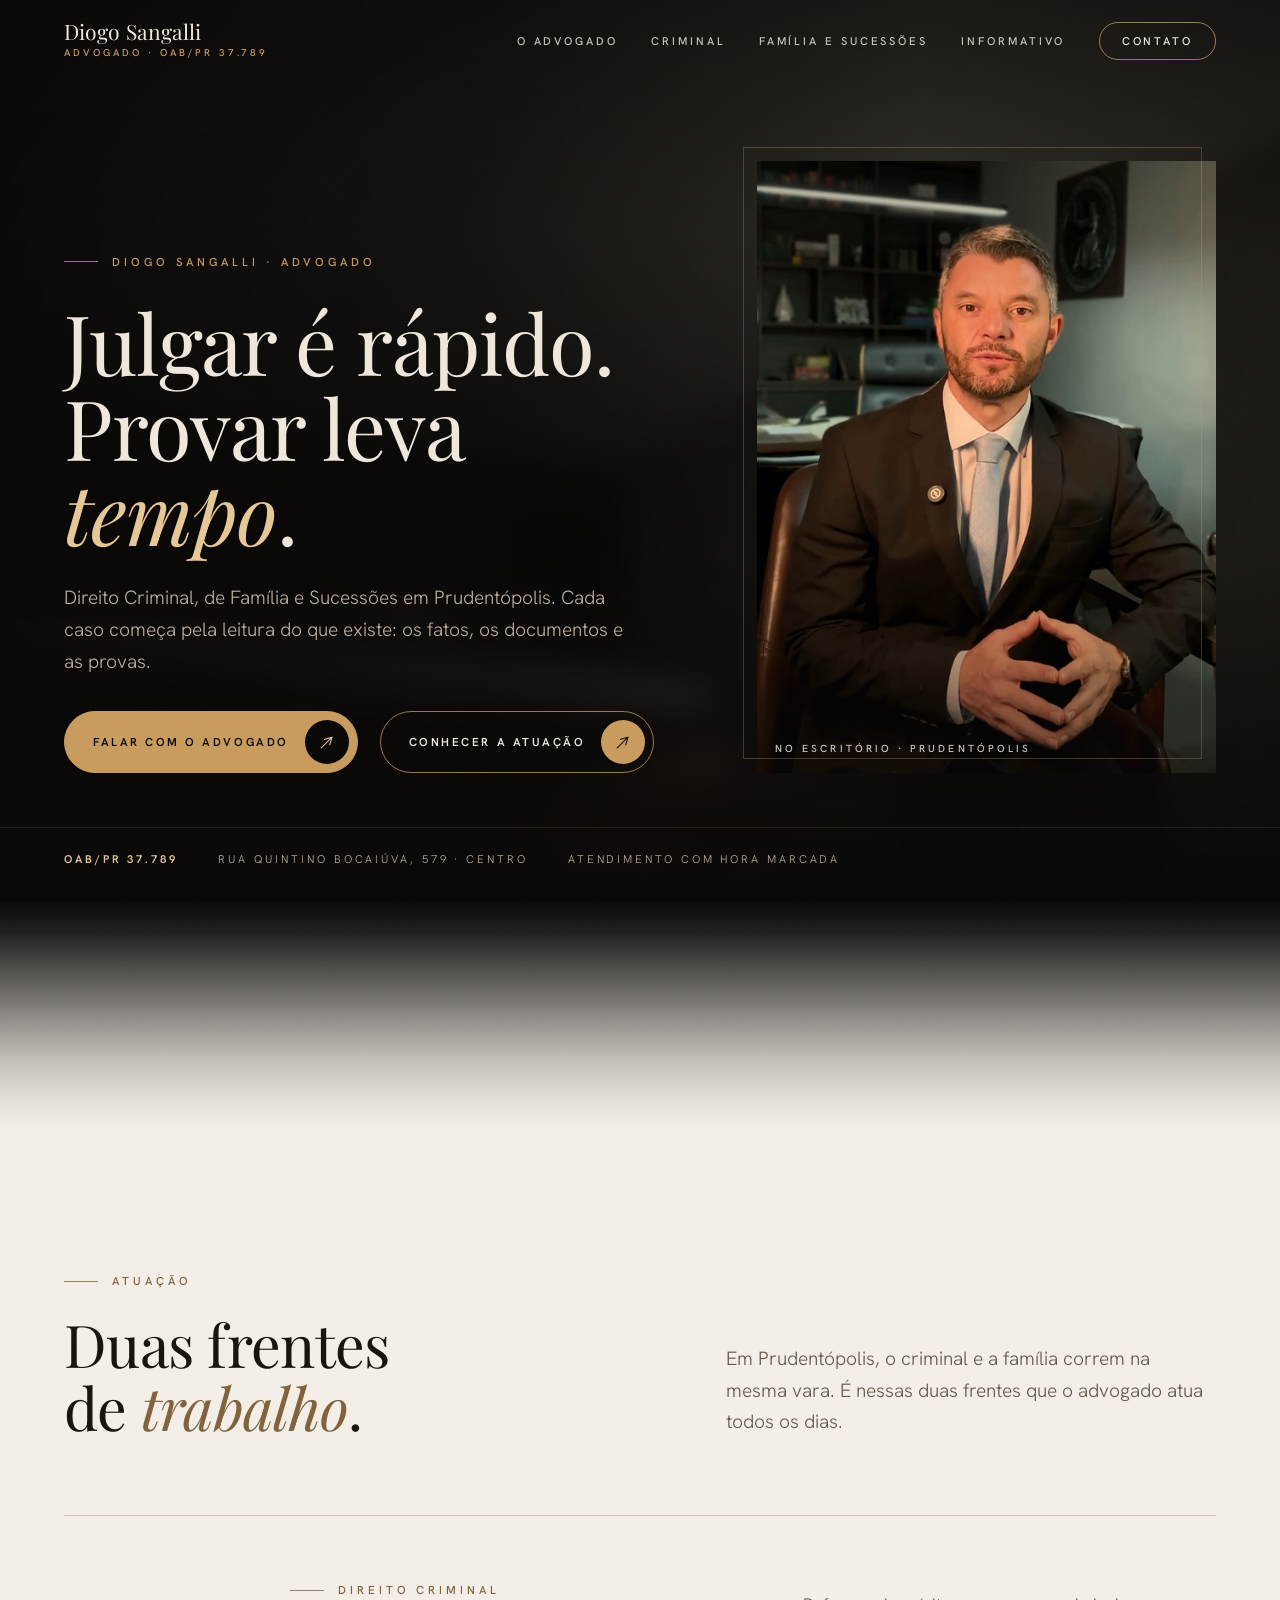
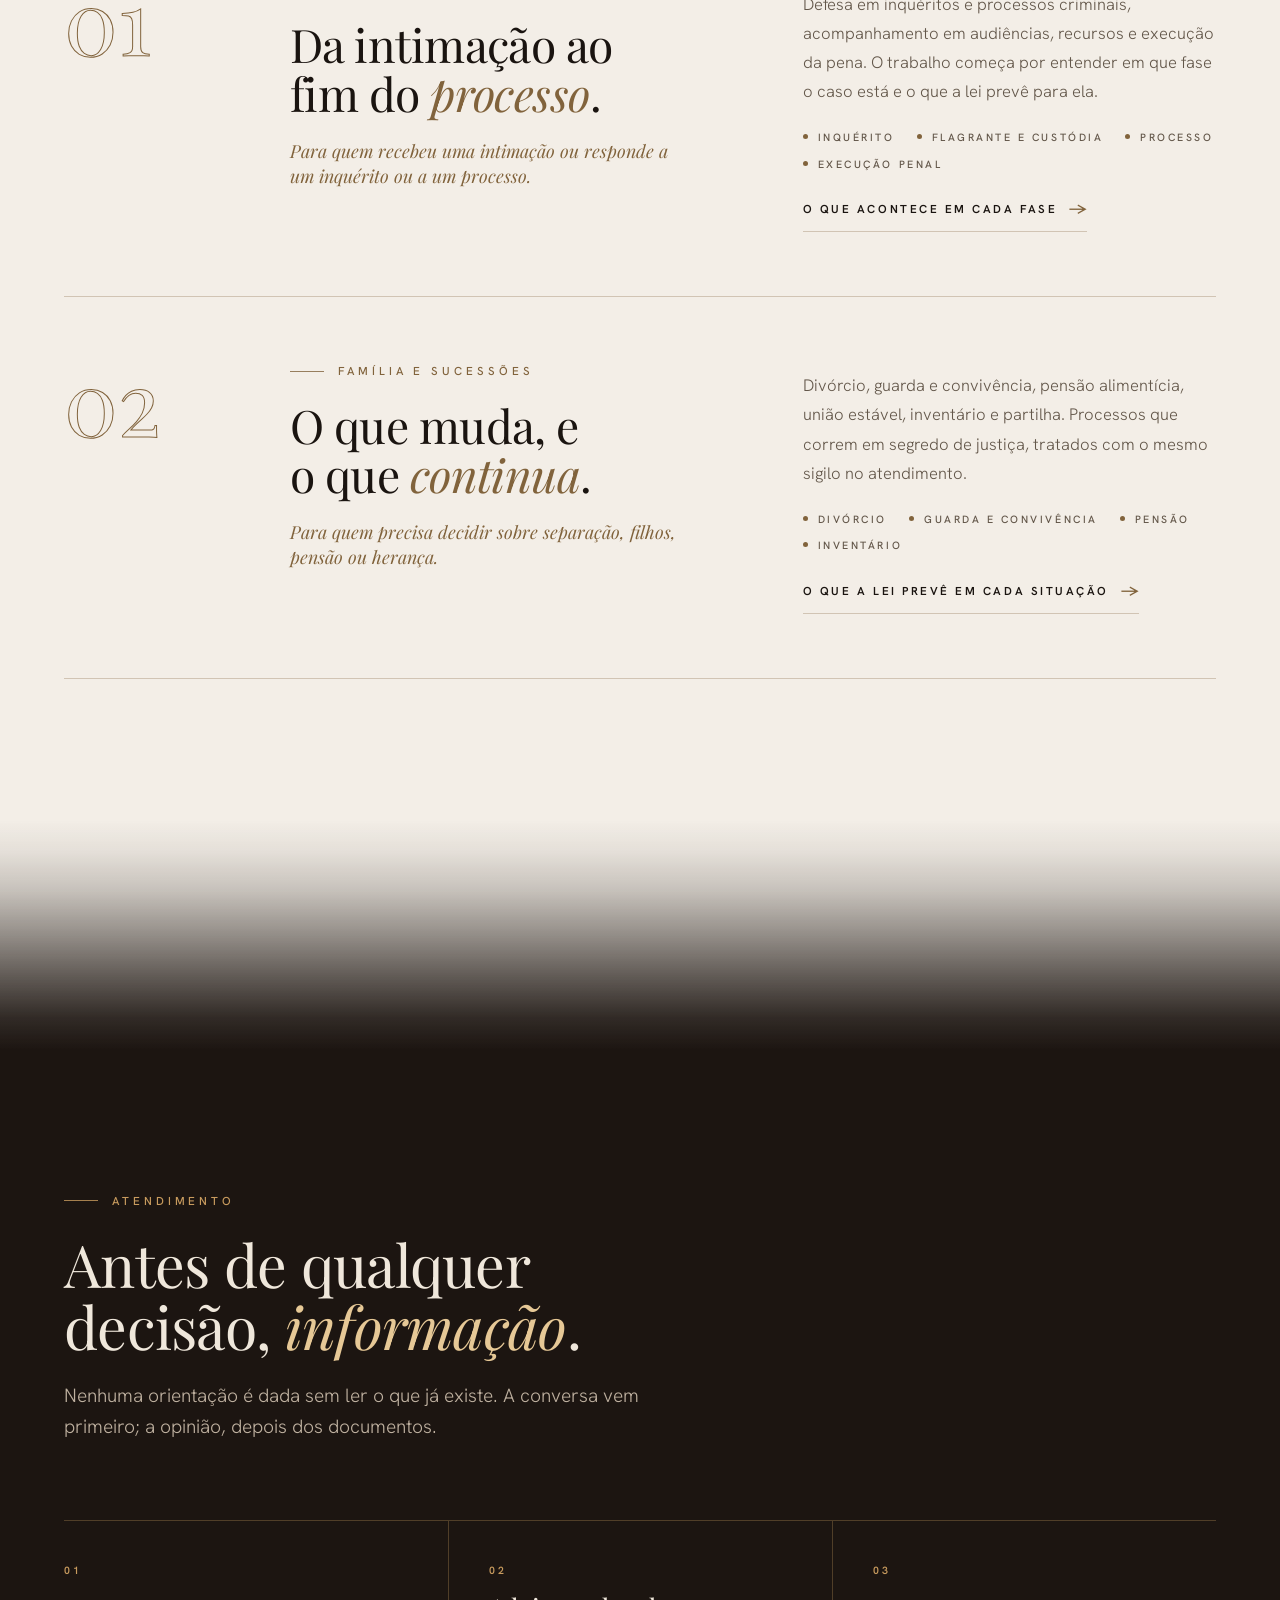
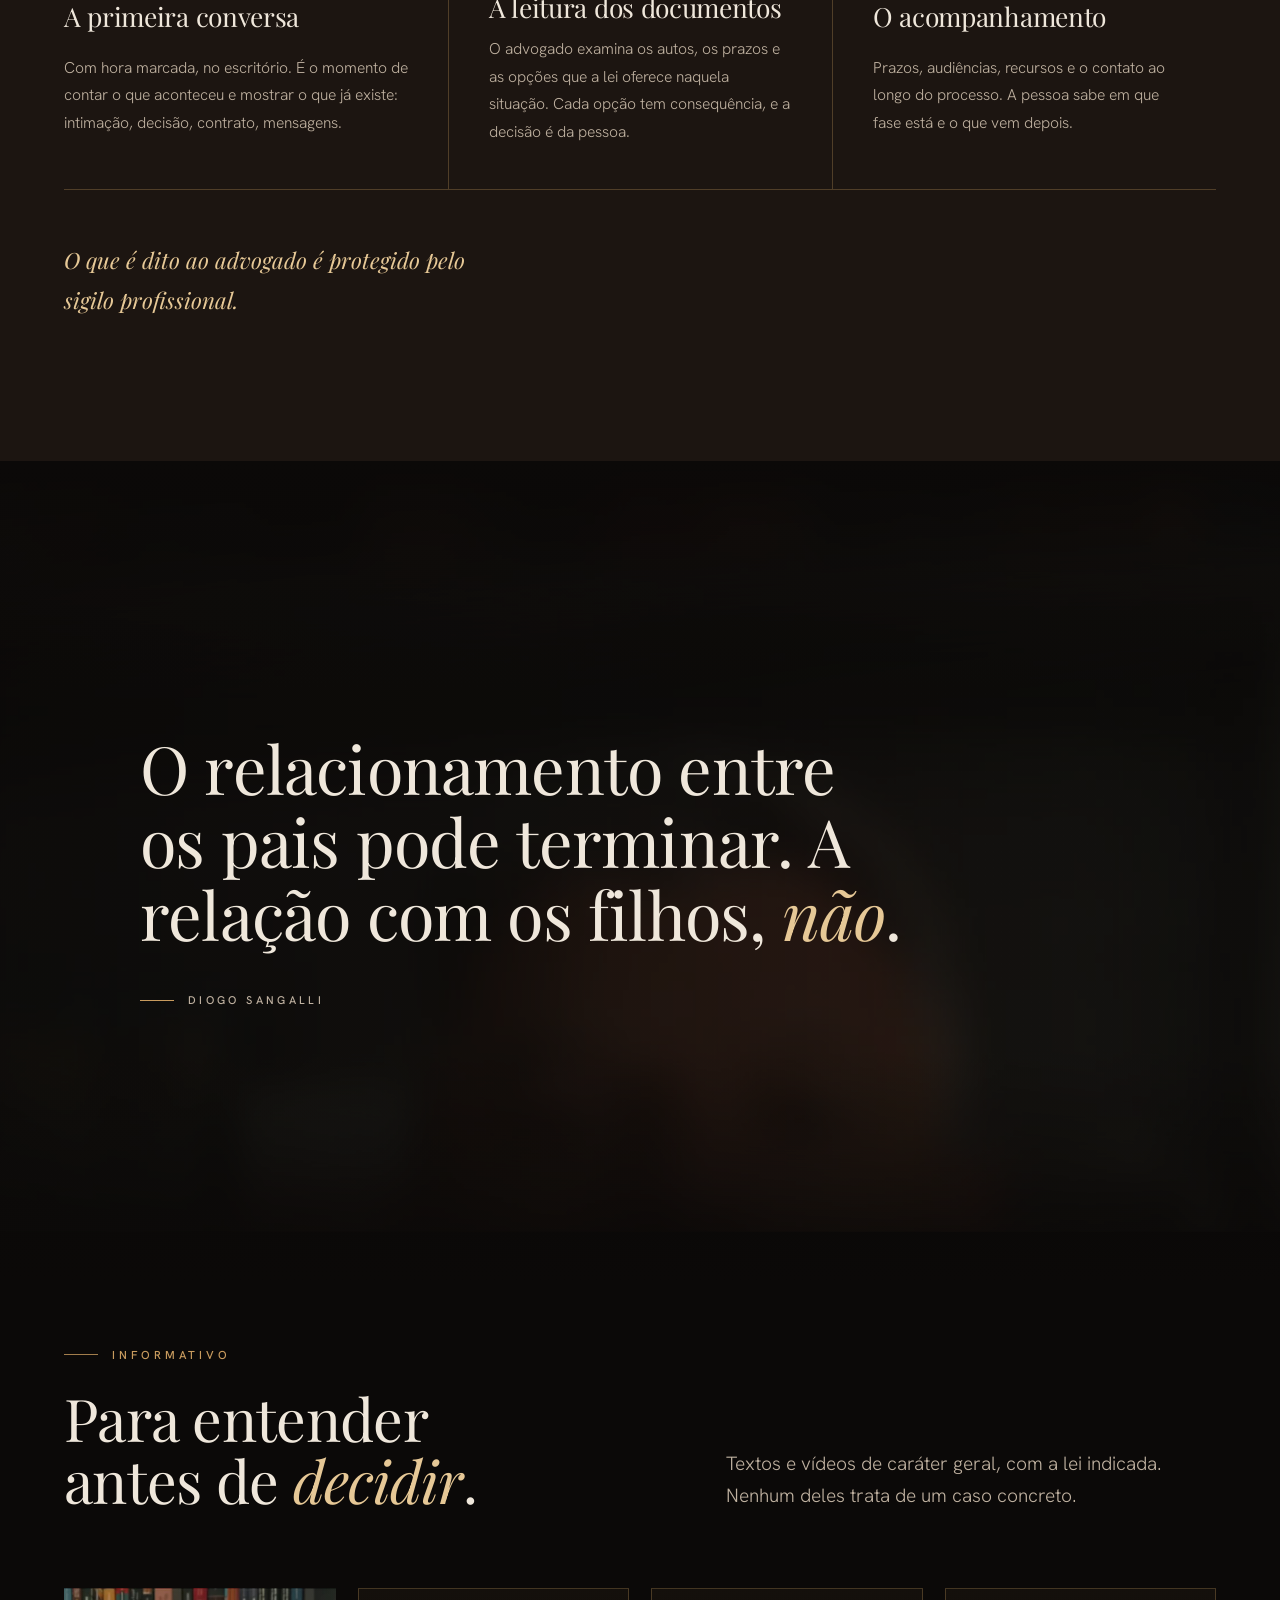
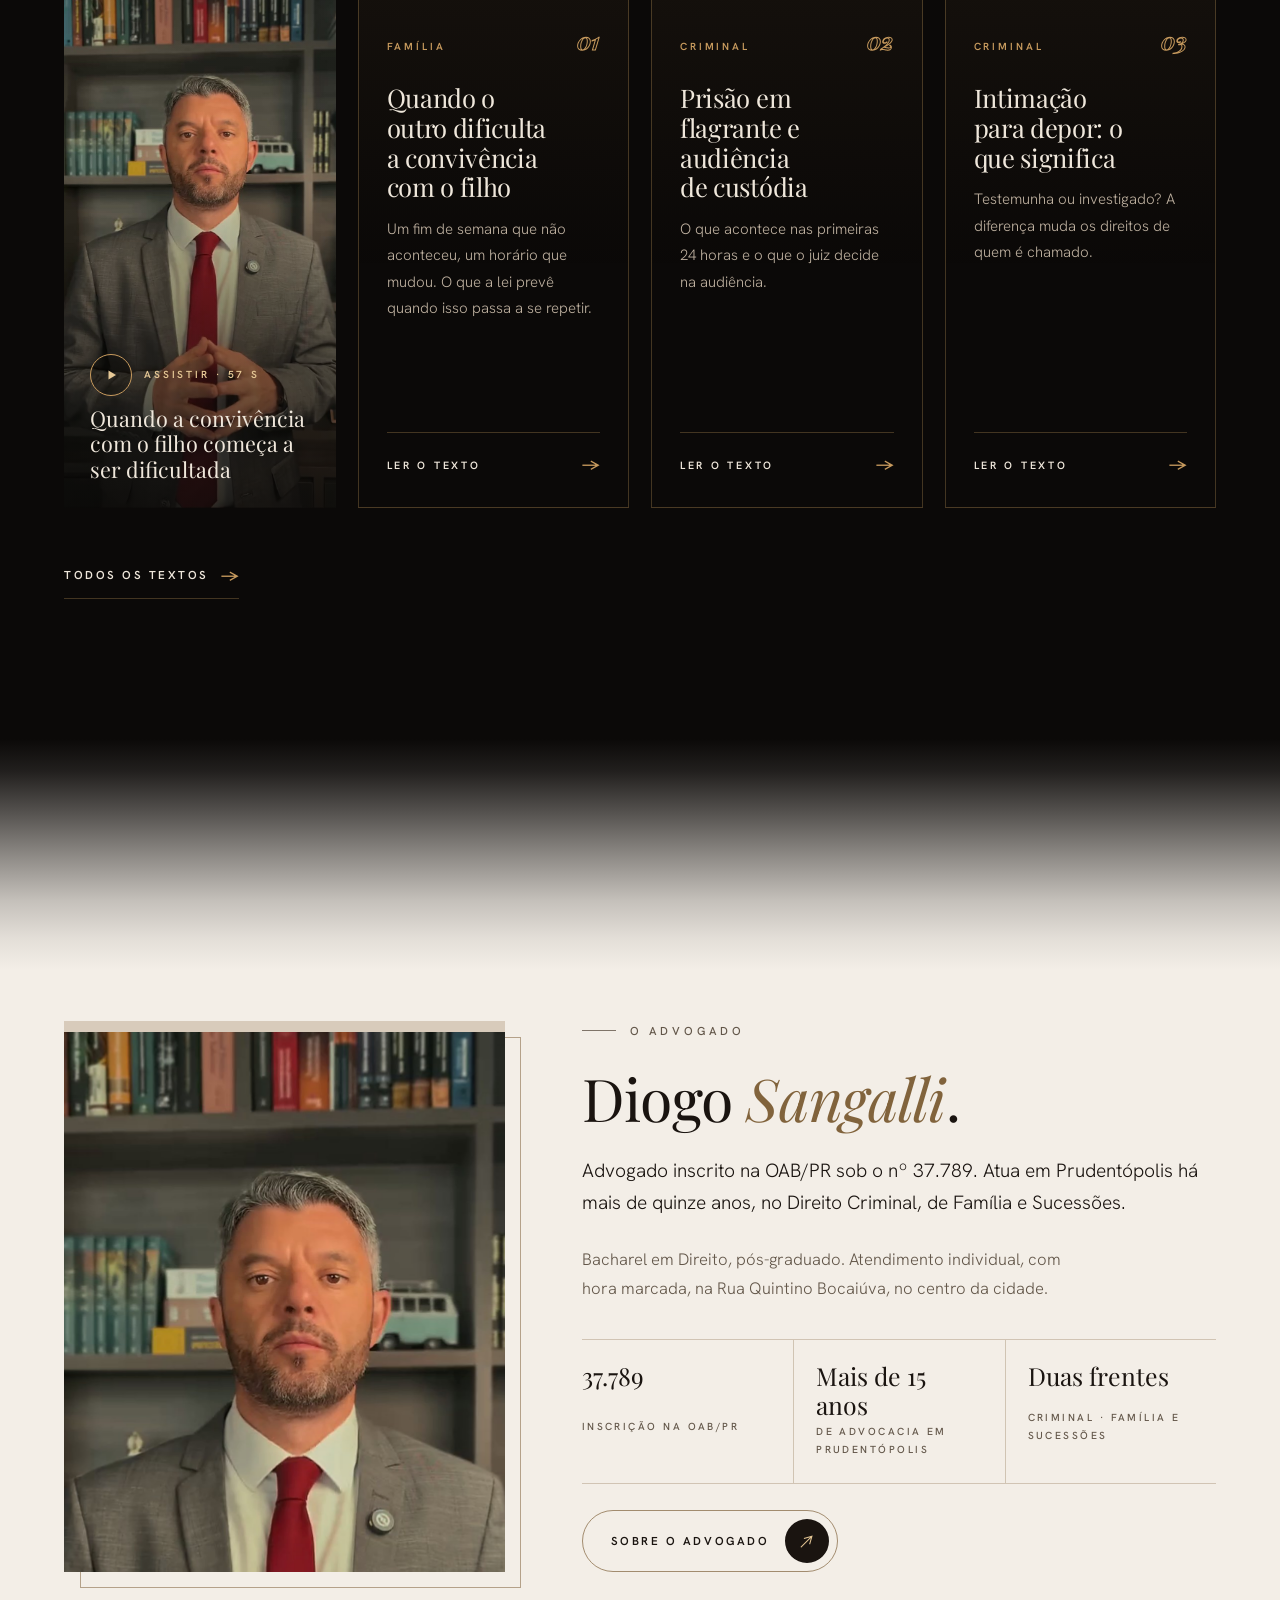
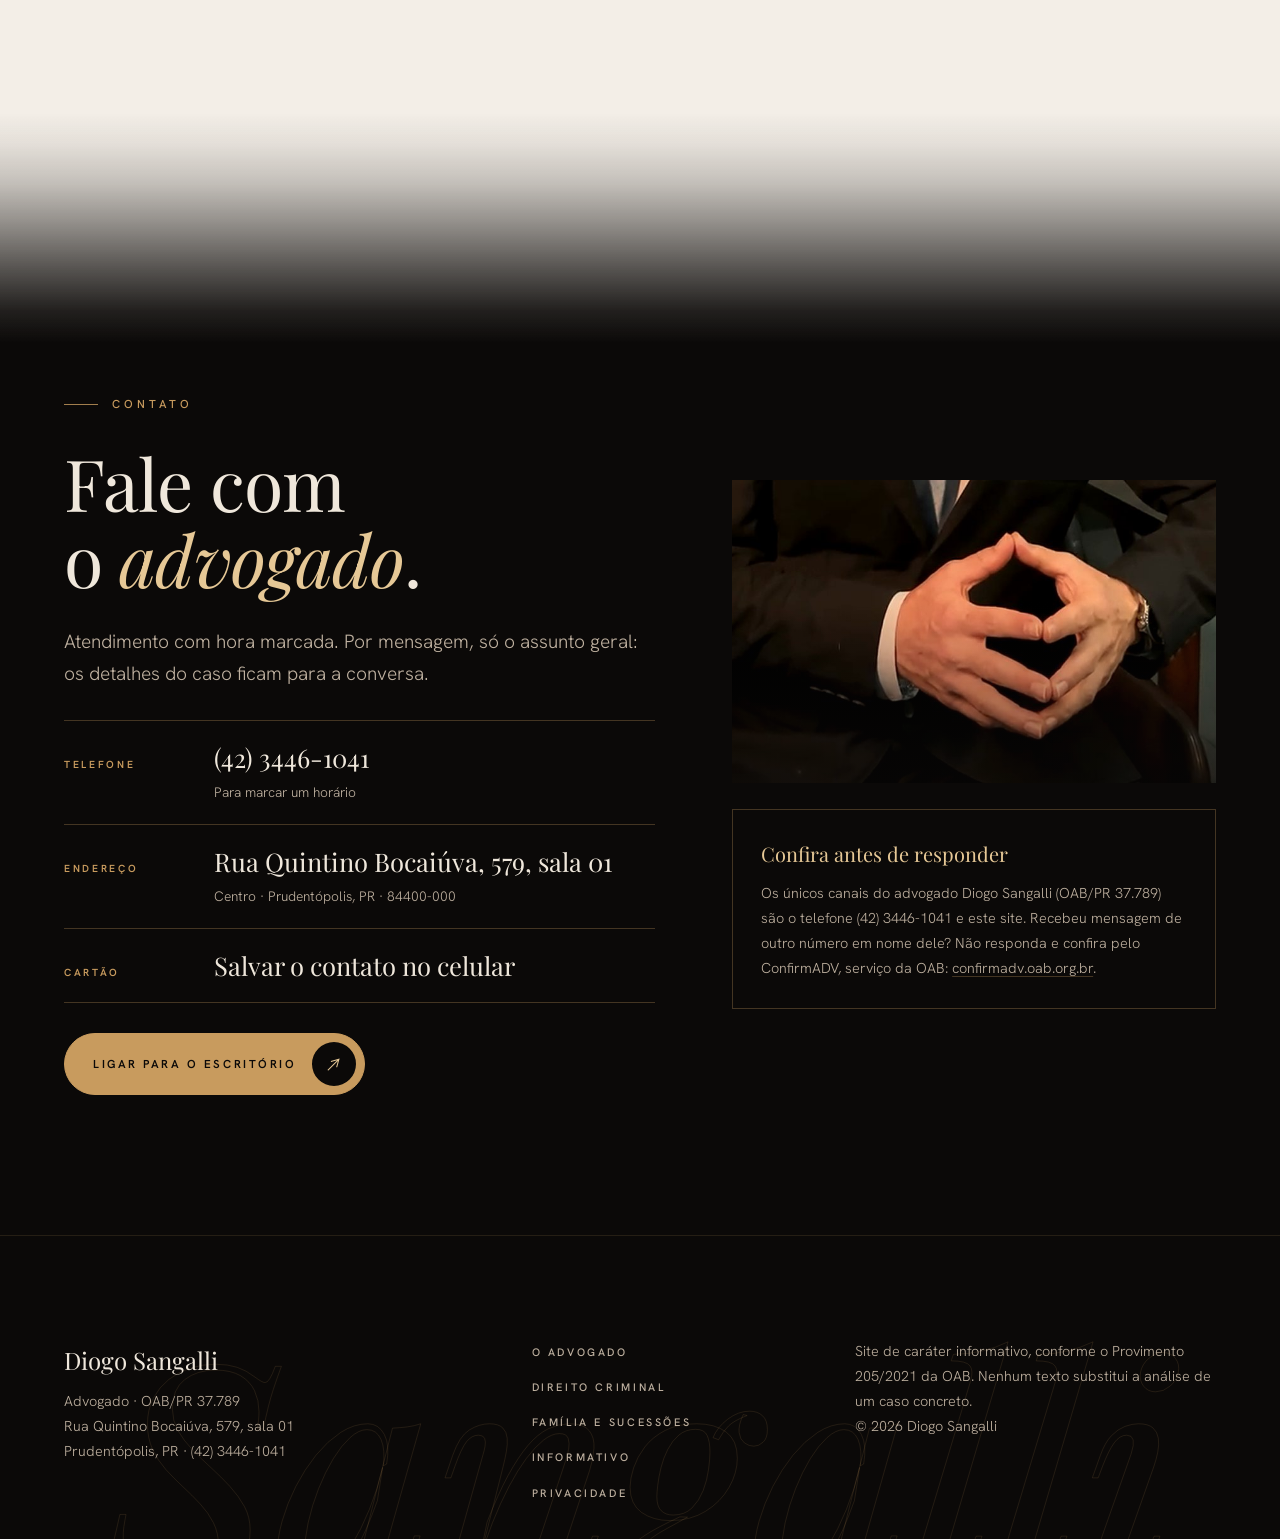
==== commit 0b3716e5: "v2: visual cinematográfico (fundo escuro, retratos tratados, Playfair, molduras e transições de luz)" ====
--- a/index.html
+++ b/index.html
@@ -4,32 +4,34 @@
 <meta charset="utf-8">
 <meta name="viewport" content="width=device-width, initial-scale=1, viewport-fit=cover">
 <title>Diogo Sangalli · Advogado em Prudentópolis</title>
-<meta name="description" content="Diogo Sangalli, advogado (OAB/PR 37.789) em Prudentópolis, PR. Direito Criminal, de Família e Sucessões. Informação clara antes de qualquer decisão.">
+<meta name="description" content="Diogo Sangalli, advogado (OAB/PR 37.789) em Prudentópolis, PR. Direito Criminal, de Família e Sucessões.">
 <!-- Prévia de aprovação: fora dos buscadores até o lançamento -->
 <meta name="robots" content="noindex, nofollow">
 <link rel="canonical" href="https://sangalli.rkperformance.com.br/">
-<meta name="theme-color" content="#312821">
+<meta name="theme-color" content="#0B0908">
 <link rel="icon" href="assets/favicon.svg" type="image/svg+xml">
 <meta property="og:type" content="website">
 <meta property="og:title" content="Diogo Sangalli · Advogado em Prudentópolis">
-<meta property="og:description" content="Direito Criminal, de Família e Sucessões. Informação clara antes de qualquer decisão.">
+<meta property="og:description" content="Direito Criminal, de Família e Sucessões. OAB/PR 37.789.">
 <meta property="og:url" content="https://sangalli.rkperformance.com.br/">
-<meta property="og:image" content="https://sangalli.rkperformance.com.br/media/capa-poster.jpg">
+<meta property="og:image" content="https://sangalli.rkperformance.com.br/media/og.jpg">
 <meta property="og:locale" content="pt_BR">
 <link rel="preconnect" href="https://fonts.googleapis.com">
 <link rel="preconnect" href="https://fonts.gstatic.com" crossorigin>
-<link rel="stylesheet" href="https://fonts.googleapis.com/css2?family=EB+Garamond:ital,wght@0,400;0,500;0,600;1,400;1,500&family=Public+Sans:wght@400;500&display=swap">
+<link rel="stylesheet" href="https://fonts.googleapis.com/css2?family=Playfair+Display:ital,wght@0,400;0,500;1,400;1,500&family=Hanken+Grotesk:wght@300;400;500;600&display=swap">
+<link rel="preload" as="image" href="media/retrato-escritorio.jpg">
 <link rel="stylesheet" href="assets/site.css">
 <script type="application/ld+json">
 {"@context":"https://schema.org","@graph":[
- {"@type":"LegalService","@id":"https://sangalli.rkperformance.com.br/#escritorio","name":"Diogo Sangalli · Advogado","url":"https://sangalli.rkperformance.com.br/","telephone":"+55 42 3446-1041","address":{"@type":"PostalAddress","streetAddress":"Rua Quintino Bocaiúva, 579, sala 01","addressLocality":"Prudentópolis","addressRegion":"PR","postalCode":"84400-000","addressCountry":"BR"},"areaServed":"Prudentópolis, PR","founder":{"@id":"https://sangalli.rkperformance.com.br/#diogo"},"knowsAbout":["Direito Criminal","Direito de Família","Direito das Sucessões"]},
+ {"@type":"LegalService","@id":"https://sangalli.rkperformance.com.br/#escritorio","name":"Diogo Sangalli · Advogado","url":"https://sangalli.rkperformance.com.br/","image":"https://sangalli.rkperformance.com.br/media/og.jpg","telephone":"+55 42 3446-1041","address":{"@type":"PostalAddress","streetAddress":"Rua Quintino Bocaiúva, 579, sala 01","addressLocality":"Prudentópolis","addressRegion":"PR","postalCode":"84400-000","addressCountry":"BR"},"areaServed":"Prudentópolis, PR","founder":{"@id":"https://sangalli.rkperformance.com.br/#diogo"},"knowsAbout":["Direito Criminal","Direito de Família","Direito das Sucessões"]},
  {"@type":"Person","@id":"https://sangalli.rkperformance.com.br/#diogo","name":"Diogo Sangalli","jobTitle":"Advogado","identifier":{"@type":"PropertyValue","propertyID":"OAB/PR","value":"37.789"},"url":"https://sangalli.rkperformance.com.br/diogo-sangalli.html","worksFor":{"@id":"https://sangalli.rkperformance.com.br/#escritorio"}}
 ]}
 </script>
 </head>
 <body>
-
-<header class="cab claro">
+<div class="grain" aria-hidden="true"></div>
+
+<header class="cab">
   <div class="cab-in">
     <a class="marca" href="index.html" aria-label="Diogo Sangalli, advogado, página inicial"><b>Diogo Sangalli</b><span>Advogado · OAB/PR 37.789</span></a>
     <nav aria-label="Principal">
@@ -50,172 +52,197 @@
     <button class="menu-btn" data-fecha-menu>Fechar</button>
   </div>
   <ul>
-    <li><a href="diogo-sangalli.html"><small>I</small>O advogado</a></li>
-    <li><a href="criminal.html"><small>II</small>Criminal</a></li>
-    <li><a href="familia.html"><small>III</small>Família e Sucessões</a></li>
-    <li><a href="informativo.html"><small>IV</small>Informativo</a></li>
-    <li><a href="#contato" data-fecha-menu-link><small>V</small>Contato</a></li>
+    <li><a href="diogo-sangalli.html"><small>01</small>O advogado</a></li>
+    <li><a href="criminal.html"><small>02</small>Criminal</a></li>
+    <li><a href="familia.html"><small>03</small>Família e Sucessões</a></li>
+    <li><a href="informativo.html"><small>04</small>Informativo</a></li>
+    <li><a href="#contato" data-fecha-menu><small>05</small>Contato</a></li>
   </ul>
   <p class="rodape">Rua Quintino Bocaiúva, 579, sala 01<br>Prudentópolis, PR · (42) 3446-1041</p>
 </div>
 
 <main>
 
-<section class="capa home escura sobre-escuro" aria-label="Apresentação">
-  <div class="grao"></div>
-  <div class="capa-in">
-    <div class="fundo" data-video="media/capa-loop.mp4" data-poster="media/capa-poster.jpg">
-      <picture>
-        <source media="(max-width: 899px)" srcset="media/capa-mobile.jpg">
-        <img src="media/capa-poster.jpg" alt="Diogo Sangalli no escritório, de terno escuro, diante das estantes" width="900" height="875" fetchpriority="high">
-      </picture>
-      <div class="veu"></div>
-    </div>
-    <p class="kicker" style="color:var(--acento-cafe)">Prudentópolis · Paraná</p>
-    <h1 class="h-display">Diogo Sangalli, <span class="caneta">advogado</span> em Prudentópolis.</h1>
-    <p class="lede">Direito Criminal, de Família e Sucessões. Informação clara antes de qualquer decisão.</p>
-    <div class="acoes">
-      <a class="btn" href="#contato">Falar com o advogado <span class="seta" aria-hidden="true">→</span></a>
-      <a class="link-seta" href="diogo-sangalli.html#atendimento">Como funciona o atendimento</a>
-    </div>
-    <div class="rodape">
-      <span><b>OAB/PR 37.789</b></span>
-      <span>Rua Quintino Bocaiúva, 579, sala 01</span>
-      <span>Atendimento com hora marcada</span>
-    </div>
-  </div>
-</section>
-
-<section class="bloco sem-fio" id="frentes">
-  <div class="doc">
-    <div class="folio"><b>I</b>Frentes</div>
-    <div class="largo">
-      <div class="sec-cab rv">
-        <h2 class="h-sec">Duas frentes de trabalho.</h2>
-        <p class="lede">Em Prudentópolis, o criminal e a família passam pela mesma vara. É nessas duas frentes que o escritório atua todos os dias.</p>
-      </div>
-      <div class="espaco"></div>
-      <div class="frentes">
-        <article class="frente rv">
-          <p class="kicker">Direito Criminal</p>
-          <h3>Da intimação ao fim do processo.</h3>
-          <p class="muted">Defesa em inquéritos e processos criminais, da primeira intimação à execução da pena. Acompanhamento em audiências e recursos.</p>
-          <ul class="situacoes">
-            <li>Intimação para depor <span>delegacia</span></li>
-            <li>Inquérito policial <span>investigação</span></li>
-            <li>Prisão em flagrante e audiência de custódia <span>24 horas</span></li>
-            <li>Processo e audiência de instrução <span>vara criminal</span></li>
-            <li>Execução penal <span>regime e progressão</span></li>
-          </ul>
-          <a class="link-seta" href="criminal.html">O que acontece em cada fase</a>
-        </article>
-        <article class="frente rv">
-          <p class="kicker">Família e Sucessões</p>
-          <h3>O que muda, e o que continua.</h3>
-          <p class="muted">Divórcio, guarda e convivência, pensão, união estável, inventário e partilha. Processos que correm em segredo de justiça.</p>
-          <ul class="situacoes">
-            <li>Divórcio <span>cartório ou judicial</span></li>
-            <li>Guarda e convivência <span>filhos</span></li>
-            <li>Pensão alimentícia <span>fixação e revisão</span></li>
-            <li>União estável <span>reconhecimento</span></li>
-            <li>Inventário e partilha <span>herança</span></li>
-          </ul>
-          <a class="link-seta" href="familia.html">O que a lei prevê em cada situação</a>
-        </article>
-      </div>
-    </div>
-  </div>
-</section>
-
-<section class="bloco" id="atendimento">
-  <div class="doc">
-    <div class="folio"><b>II</b>Atendimento</div>
-    <div class="texto">
-      <div class="sec-cab rv">
-        <h2 class="h-sec">Antes de qualquer decisão, informação.</h2>
-        <p class="lede">O atendimento começa por entender a situação. Nenhuma orientação é dada sem ler o que já existe.</p>
-      </div>
-      <ol class="metodo rv">
-        <li><h3>A primeira conversa</h3><p>Com hora marcada, no escritório. É o momento de contar o que aconteceu e mostrar o que já existe: intimação, decisão, contrato, mensagens.</p></li>
-        <li><h3>A leitura dos documentos</h3><p>O advogado examina os autos, os prazos e as opções que a lei oferece naquela situação. Cada opção tem consequência, e a decisão é da pessoa.</p></li>
-        <li><h3>O acompanhamento</h3><p>Prazos, audiências, recursos e o contato ao longo do processo. A pessoa sabe em que fase está e o que vem depois.</p></li>
-      </ol>
-      <p class="nota"><b>O que trazer</b>Documento com foto, a intimação ou a decisão, contratos, comprovantes e as mensagens relacionadas. Sem nada disso, a conversa começa pelo relato.</p>
-      <p class="nota"><b>Sigilo</b>O que é dito ao advogado é protegido pelo sigilo profissional (Código de Ética da OAB, art. 35).</p>
-    </div>
-    <div class="margem">
-      <p class="nota"><b>O que trazer</b>Documento com foto, a intimação ou a decisão, contratos, comprovantes e as mensagens relacionadas. Sem nada disso, a conversa começa pelo relato.</p>
-      <p class="nota"><b>Sigilo</b>O que é dito ao advogado é protegido pelo sigilo profissional (Código de Ética da OAB, art. 35).</p>
-    </div>
-  </div>
-</section>
-
-<section class="bloco" id="advogado">
-  <div class="doc">
-    <div class="folio"><b>III</b>Advogado</div>
-    <div class="texto">
-      <div class="sec-cab rv">
-        <h2 class="h-sec">Diogo Sangalli.</h2>
-        <p class="lede">Advogado inscrito na OAB/PR sob o nº 37.789. Atua em Prudentópolis há mais de quinze anos, no Direito Criminal, de Família e Sucessões.</p>
-      </div>
-      <p class="rv">Bacharel em Direito, pós-graduado. Atendimento individual, com hora marcada, na Rua Quintino Bocaiúva, 579, no centro de Prudentópolis.</p>
-      <div class="rv">
-        <div class="video-card" data-src="media/convivencia.mp4">
-          <img src="media/convivencia-capa.jpg" alt="" width="608" height="1080" loading="lazy">
-          <button class="tocar" type="button"><b>Quando a convivência com o filho começa a ser dificultada</b><span>Assistir · 57 s</span></button>
-          <button class="fechar" type="button">Fechar</button>
-        </div>
-        <p class="video-legenda">Uma explicação dele, em vídeo, sobre um tema de família. O texto completo está no <a href="informativo/convivencia-com-os-filhos.html">Informativo</a>.</p>
-      </div>
-      <a class="link-seta rv" href="diogo-sangalli.html">Sobre o advogado</a>
-    </div>
-    <div class="margem">
-      <p class="nota"><b>Registro</b>A inscrição pode ser conferida no Cadastro Nacional dos Advogados: <a href="https://cna.oab.org.br" target="_blank" rel="noopener">cna.oab.org.br</a>.</p>
-    </div>
-  </div>
-</section>
-
-<section class="bloco" id="informativo">
-  <div class="doc">
-    <div class="folio"><b>IV</b>Informativo</div>
-    <div class="largo">
-      <div class="sec-cab rv">
-        <h2 class="h-sec">Textos para entender antes de decidir.</h2>
-        <p class="lede">Informação geral sobre situações comuns, com a lei indicada na margem. Nenhum texto trata de um caso concreto.</p>
-      </div>
-      <div class="espaco"></div>
-      <ul class="textos rv">
-        <li><a href="informativo/convivencia-com-os-filhos.html"><span class="meta"><span>Família</span><span>Setembro de 2026</span></span><h3>Quando o outro dificulta a convivência com o filho</h3><p>Um fim de semana que não aconteceu, um horário que mudou. O que a lei prevê quando isso passa a se repetir.</p></a></li>
-        <li><a href="informativo/prisao-em-flagrante-e-audiencia-de-custodia.html"><span class="meta"><span>Criminal</span><span>Setembro de 2026</span></span><h3>Prisão em flagrante e audiência de custódia: como funcionam</h3><p>O que acontece nas primeiras 24 horas, o que a pessoa presa tem direito a saber e o que o juiz decide na audiência.</p></a></li>
-        <li><a href="informativo/intimacao-para-depor.html"><span class="meta"><span>Criminal</span><span>Setembro de 2026</span></span><h3>Intimação para depor: o que significa</h3><p>Testemunha ou investigado? A diferença muda os direitos de quem é chamado à delegacia.</p></a></li>
-      </ul>
-      <div class="espaco"></div>
-      <a class="link-seta rv" href="informativo.html">Todos os textos</a>
-    </div>
-  </div>
-</section>
-
-<section class="bloco" id="contato">
-  <div class="doc">
-    <div class="folio"><b>V</b>Contato</div>
-    <div class="largo">
-      <div class="sec-cab rv">
-        <h2 class="h-sec">Fale com o advogado.</h2>
-        <p class="lede">Atendimento com hora marcada. Por mensagem, mande só o assunto geral: os detalhes do caso ficam para a conversa.</p>
-      </div>
-      <div class="espaco"></div>
-      <div class="contato rv">
-        <div style="display:grid;gap:24px;align-content:start">
-          <div class="dado"><b>Telefone</b><a href="tel:+554234461041">(42) 3446-1041</a><span>Para marcar um horário</span></div>
-          <!-- WhatsApp: entra quando houver um número só do advogado (estratégia §11.6) -->
-          <div class="dado"><b>Endereço</b><a href="https://www.google.com/maps/search/?api=1&query=Rua+Quintino+Bocai%C3%BAva+579+Prudent%C3%B3polis+PR" target="_blank" rel="noopener">Rua Quintino Bocaiúva, 579, sala 01</a><span>Centro, Prudentópolis, PR, 84400-000</span></div>
-          <div class="dado"><b>Cartão de contato</b><a href="diogo-sangalli.vcf" download="diogo-sangalli.vcf">Salvar no celular</a><span>Nome, telefone e endereço</span></div>
-        </div>
-        <div class="caixa">
-          <b>Confira antes de responder</b>
-          <p>Os únicos canais do advogado Diogo Sangalli (OAB/PR 37.789) são o telefone (42) 3446-1041 e este site. Recebeu mensagem de outro número em nome dele? Não responda e confira pelo ConfirmADV, serviço da OAB: <a href="https://confirmadv.oab.org.br" target="_blank" rel="noopener">confirmadv.oab.org.br</a>.</p>
-          <p>Nenhuma orientação sobre um caso é dada por mensagem antes de uma conversa.</p>
-        </div>
+<!-- ============ HERO ============ -->
+<section class="hero" aria-label="Apresentação">
+  <div class="hero-bg" data-parallax="0.12" aria-hidden="true"></div>
+  <div class="hero-in">
+    <div class="hero-txt">
+      <p class="eyebrow rv">Diogo Sangalli · Advogado</p>
+      <h1 class="h-display rv d1">Julgar é rápido.<br>Provar leva <em>tempo</em>.</h1>
+      <p class="lede rv d2">Direito Criminal, de Família e Sucessões em Prudentópolis. Cada caso começa pela leitura do que existe: os fatos, os documentos e as provas.</p>
+      <div class="acoes rv d3">
+        <a class="btn cheio" href="#contato">Falar com o advogado <span class="seta" aria-hidden="true">→</span></a>
+        <a class="btn" href="#atuacao">Conhecer a atuação <span class="seta" aria-hidden="true">→</span></a>
+      </div>
+    </div>
+    <figure class="moldura rv d2">
+      <div class="foto"><img src="media/retrato-escritorio.jpg" alt="Diogo Sangalli no escritório, de terno escuro, com as mãos unidas à frente" width="1080" height="1440" fetchpriority="high"></div>
+      <figcaption>No escritório · Prudentópolis</figcaption>
+    </figure>
+  </div>
+  <div class="hero-base">
+    <span><b>OAB/PR 37.789</b></span>
+    <span>Rua Quintino Bocaiúva, 579 · Centro</span>
+    <span>Atendimento com hora marcada</span>
+  </div>
+</section>
+
+<div class="to-light" aria-hidden="true"></div>
+
+<!-- ============ ATUAÇÃO ============ -->
+<section class="sec light" id="atuacao">
+  <div class="wrap">
+    <div class="cab-sec duplo">
+      <div style="display:grid;gap:22px">
+        <p class="eyebrow rv">Atuação</p>
+        <h2 class="h-sec rv d1">Duas frentes de <em>trabalho</em>.</h2>
+      </div>
+      <p class="lede rv d2">Em Prudentópolis, o criminal e a família correm na mesma vara. É nessas duas frentes que o advogado atua todos os dias.</p>
+    </div>
+
+    <div class="areas">
+      <a class="area rv" href="criminal.html">
+        <span class="num" aria-hidden="true">01</span>
+        <div class="corpo">
+          <p class="eyebrow">Direito Criminal</p>
+          <h3>Da intimação ao fim do <em>processo</em>.</h3>
+          <p class="para">Para quem recebeu uma intimação ou responde a um inquérito ou a um processo.</p>
+        </div>
+        <div class="lado">
+          <p class="desc">Defesa em inquéritos e processos criminais, acompanhamento em audiências, recursos e execução da pena. O trabalho começa por entender em que fase o caso está e o que a lei prevê para ela.</p>
+          <ul class="tags"><li>Inquérito</li><li>Flagrante e custódia</li><li>Processo</li><li>Execução penal</li></ul>
+          <span class="link-seta">O que acontece em cada fase</span>
+        </div>
+      </a>
+      <a class="area rv" href="familia.html">
+        <span class="num" aria-hidden="true">02</span>
+        <div class="corpo">
+          <p class="eyebrow">Família e Sucessões</p>
+          <h3>O que muda, e o que <em>continua</em>.</h3>
+          <p class="para">Para quem precisa decidir sobre separação, filhos, pensão ou herança.</p>
+        </div>
+        <div class="lado">
+          <p class="desc">Divórcio, guarda e convivência, pensão alimentícia, união estável, inventário e partilha. Processos que correm em segredo de justiça, tratados com o mesmo sigilo no atendimento.</p>
+          <ul class="tags"><li>Divórcio</li><li>Guarda e convivência</li><li>Pensão</li><li>Inventário</li></ul>
+          <span class="link-seta">O que a lei prevê em cada situação</span>
+        </div>
+      </a>
+    </div>
+  </div>
+</section>
+
+<div class="to-carvao" aria-hidden="true"></div>
+
+<!-- ============ ATENDIMENTO ============ -->
+<section class="sec carvao" id="atendimento">
+  <div class="wrap">
+    <div class="cab-sec">
+      <p class="eyebrow rv">Atendimento</p>
+      <h2 class="h-sec rv d1">Antes de qualquer decisão, <em>informação</em>.</h2>
+      <p class="lede rv d2">Nenhuma orientação é dada sem ler o que já existe. A conversa vem primeiro; a opinião, depois dos documentos.</p>
+    </div>
+    <div class="pilares">
+      <article class="pilar rv"><span class="n">01</span><h3>A primeira conversa</h3><p>Com hora marcada, no escritório. É o momento de contar o que aconteceu e mostrar o que já existe: intimação, decisão, contrato, mensagens.</p></article>
+      <article class="pilar rv d1"><span class="n">02</span><h3>A leitura dos documentos</h3><p>O advogado examina os autos, os prazos e as opções que a lei oferece naquela situação. Cada opção tem consequência, e a decisão é da pessoa.</p></article>
+      <article class="pilar rv d2"><span class="n">03</span><h3>O acompanhamento</h3><p>Prazos, audiências, recursos e o contato ao longo do processo. A pessoa sabe em que fase está e o que vem depois.</p></article>
+    </div>
+    <p class="fecho rv">O que é dito ao advogado é protegido pelo sigilo profissional.</p>
+  </div>
+</section>
+
+<!-- ============ CITAÇÃO ============ -->
+<section class="banda carvao" aria-label="Citação">
+  <div class="banda-bg" data-parallax="0.18" aria-hidden="true"></div>
+  <div class="wrap">
+    <blockquote class="rv">
+      <p>O relacionamento entre os pais pode terminar. A relação com os filhos, <em>não</em>.</p>
+      <cite>Diogo Sangalli</cite>
+    </blockquote>
+  </div>
+</section>
+
+<!-- ============ INFORMATIVO ============ -->
+<section class="sec" id="informativo" style="padding-top:clamp(40px,5vw,80px)">
+  <div class="wrap">
+    <div class="cab-sec duplo">
+      <div style="display:grid;gap:22px">
+        <p class="eyebrow rv">Informativo</p>
+        <h2 class="h-sec rv d1">Para entender antes de <em>decidir</em>.</h2>
+      </div>
+      <p class="lede rv d2">Textos e vídeos de caráter geral, com a lei indicada. Nenhum deles trata de um caso concreto.</p>
+    </div>
+    <div class="inf-grade">
+      <div class="video-card rv" data-src="media/convivencia.mp4">
+        <img src="media/convivencia-capa.jpg" alt="" width="608" height="1080" loading="lazy">
+        <button class="tocar" type="button"><span>Assistir · 57 s</span><b>Quando a convivência com o filho começa a ser dificultada</b></button>
+        <button class="fechar" type="button">Fechar</button>
+      </div>
+      <a class="txt-card rv d1" href="informativo/convivencia-com-os-filhos.html">
+        <div class="topo"><span>Família</span><i>01</i></div>
+        <div><h3>Quando o outro dificulta a convivência com o filho</h3><p>Um fim de semana que não aconteceu, um horário que mudou. O que a lei prevê quando isso passa a se repetir.</p></div>
+        <span class="ler">Ler o texto</span>
+      </a>
+      <a class="txt-card rv d2" href="informativo/prisao-em-flagrante-e-audiencia-de-custodia.html">
+        <div class="topo"><span>Criminal</span><i>02</i></div>
+        <div><h3>Prisão em flagrante e audiência de custódia</h3><p>O que acontece nas primeiras 24 horas e o que o juiz decide na audiência.</p></div>
+        <span class="ler">Ler o texto</span>
+      </a>
+      <a class="txt-card rv d3" href="informativo/intimacao-para-depor.html">
+        <div class="topo"><span>Criminal</span><i>03</i></div>
+        <div><h3>Intimação para depor: o que significa</h3><p>Testemunha ou investigado? A diferença muda os direitos de quem é chamado.</p></div>
+        <span class="ler">Ler o texto</span>
+      </a>
+    </div>
+    <div style="margin-top:clamp(34px,4vw,56px)"><a class="link-seta rv" href="informativo.html">Todos os textos</a></div>
+  </div>
+</section>
+
+<div class="to-light" aria-hidden="true"></div>
+
+<!-- ============ O ADVOGADO ============ -->
+<section class="sec light" id="advogado" style="padding-top:clamp(30px,4vw,60px)">
+  <div class="wrap sobre">
+    <figure class="quadro rv">
+      <div class="foto"><img src="media/retrato-busto.jpg" alt="Diogo Sangalli, de terno cinza, diante da estante de livros" width="954" height="1192" loading="lazy" data-parallax="-0.05"></div>
+    </figure>
+    <div class="corpo">
+      <p class="eyebrow rv">O advogado</p>
+      <h2 class="h-sec rv d1">Diogo <em>Sangalli</em>.</h2>
+      <p class="lede rv d2" style="color:var(--ink)">Advogado inscrito na OAB/PR sob o nº 37.789. Atua em Prudentópolis há mais de quinze anos, no Direito Criminal, de Família e Sucessões.</p>
+      <p class="rv d2">Bacharel em Direito, pós-graduado. Atendimento individual, com hora marcada, na Rua Quintino Bocaiúva, no centro da cidade.</p>
+      <div class="fatos rv">
+        <div class="fato"><b>37.789</b><span>Inscrição na OAB/PR</span></div>
+        <div class="fato"><b>Mais de 15 anos</b><span>De advocacia em Prudentópolis</span></div>
+        <div class="fato"><b>Duas frentes</b><span>Criminal · Família e Sucessões</span></div>
+      </div>
+      <div class="rv"><a class="btn" href="diogo-sangalli.html">Sobre o advogado <span class="seta" aria-hidden="true">→</span></a></div>
+    </div>
+  </div>
+</section>
+
+<div class="to-dark" aria-hidden="true"></div>
+
+<!-- ============ CONTATO ============ -->
+<section class="sec final" id="contato" style="padding-top:clamp(30px,4vw,60px)">
+  <div class="wrap final-grade">
+    <div class="corpo">
+      <p class="eyebrow rv">Contato</p>
+      <h2 class="rv d1">Fale com o <em>advogado</em>.</h2>
+      <p class="lede rv d2">Atendimento com hora marcada. Por mensagem, só o assunto geral: os detalhes do caso ficam para a conversa.</p>
+      <div class="canais rv">
+        <div class="canal"><b>Telefone</b><a href="tel:+554234461041">(42) 3446-1041</a><small>Para marcar um horário</small></div>
+        <!-- WhatsApp: entra quando houver um número só do advogado -->
+        <div class="canal"><b>Endereço</b><a href="https://www.google.com/maps/search/?api=1&query=Rua+Quintino+Bocai%C3%BAva+579+Prudent%C3%B3polis+PR" target="_blank" rel="noopener">Rua Quintino Bocaiúva, 579, sala 01</a><small>Centro · Prudentópolis, PR · 84400-000</small></div>
+        <div class="canal"><b>Cartão</b><a href="diogo-sangalli.vcf" download="diogo-sangalli.vcf">Salvar o contato no celular</a></div>
+      </div>
+      <div class="rv"><a class="btn cheio" href="tel:+554234461041">Ligar para o escritório <span class="seta" aria-hidden="true">→</span></a></div>
+    </div>
+    <div class="lateral">
+      <div class="foto rv"><img src="media/maos.jpg" alt="" width="870" height="480" loading="lazy"></div>
+      <div class="confira rv d1">
+        <b>Confira antes de responder</b>
+        <p>Os únicos canais do advogado Diogo Sangalli (OAB/PR 37.789) são o telefone (42) 3446-1041 e este site. Recebeu mensagem de outro número em nome dele? Não responda e confira pelo ConfirmADV, serviço da OAB: <a href="https://confirmadv.oab.org.br" target="_blank" rel="noopener">confirmadv.oab.org.br</a>.</p>
       </div>
     </div>
   </div>
@@ -233,7 +260,7 @@
       <li><a href="informativo.html">Informativo</a></li>
       <li><a href="privacidade.html">Privacidade</a></li>
     </ul>
-    <div><span class="fl">fl. 1</span><br>Site de caráter informativo, conforme o Provimento 205/2021 da OAB. Nenhum texto substitui a análise de um caso concreto.<br>© <span data-ano>2026</span> Diogo Sangalli</div>
+    <div>Site de caráter informativo, conforme o Provimento 205/2021 da OAB. Nenhum texto substitui a análise de um caso concreto.<br>© <span data-ano>2026</span> Diogo Sangalli</div>
   </div>
 </footer>
 
--- a/assets/site.css
+++ b/assets/site.css
@@ -1,299 +1,432 @@
 /* ============================================================
    Diogo Sangalli · Advogado · OAB/PR 37.789
-   Sistema: "o código anotado" — texto no centro, a lei na margem.
-   Paleta medida nos posts dele (03-materiais/paleta-dos-posts.md).
+   v2 — régua cinematográfica da casa, em tom sóbrio.
+   Paleta medida nos posts dele: café, sépia, ocre, caramelo, papel.
    ============================================================ */
 
 :root{
-  --papel:#F3EEE7;
-  --folha:#FAF7F1;
-  --areia:#DDD2C6;
-  --linha:#CBBEAD;
-  --tinta:#120E0B;
-  --tinta-2:#3B3129;
-  --sepia:#5B4B3B;
-  --apagado:#6B5F51;
+  --preto:#0B0908;
+  --breu:#120E0B;
+  --cafe:#1C1511;
+  --cafe-2:#251C16;
+  --off:#F3EEE7;
+  --off-2:#E7DDD0;
+  --areia:#D8CBBB;
+  --caramelo:#C89B5E;
+  --caramelo-claro:#E6C896;
   --ocre:#81633C;
-  --ocre-texto:#6B5230;
-  --caramelo:#B9864A;
-  --cafe:#312821;
-  --cafe-2:#1E1712;
-  --caneta:#A61718;
-  --caneta-claro:#E0574E;
-  --sobre-cafe:#EFE6DA;
-  --sobre-cafe-2:#C9B59E;
-  --acento-cafe:#D8AA6E;
-
-  --serif:"EB Garamond","Iowan Old Style","Palatino Linotype",Palatino,Georgia,serif;
-  --sans:"Public Sans",system-ui,-apple-system,"Segoe UI",Roboto,sans-serif;
-
-  --gutter:clamp(18px,5vw,56px);
-  --maxw:1180px;
-  --col-folio:72px;
-  --col-texto:minmax(0,640px);
-  --col-margem:250px;
+  --ocre-escuro:#6B5230;
+  --ink:#1A1410;
+  --ink-soft:#63574A;
+  --texto:#EFE7DB;
+  --texto-2:#BFB1A0;
+  --fio:rgba(200,155,94,.30);
+  --fio-claro:rgba(129,99,60,.30);
+
+  --serif:"Playfair Display","Didot","Bodoni MT",Georgia,serif;
+  --sans:"Hanken Grotesk","Segoe UI",system-ui,-apple-system,sans-serif;
+
+  --gutter:clamp(20px,5vw,80px);
+  --maxw:1280px;
+  --pad:clamp(88px,11vw,168px);
   --ease:cubic-bezier(.22,.61,.36,1);
 }
 
-*{box-sizing:border-box}
-html{-webkit-text-size-adjust:100%;scroll-behavior:smooth}
+*{box-sizing:border-box;margin:0}
+html{scroll-behavior:smooth;-webkit-text-size-adjust:100%}
 @media (prefers-reduced-motion:reduce){html{scroll-behavior:auto}}
 body{
-  margin:0;background:var(--papel);color:var(--tinta);
-  font-family:var(--serif);font-size:18.5px;line-height:1.55;
-  font-feature-settings:"onum","kern","liga";
-  -webkit-font-smoothing:antialiased;text-rendering:optimizeLegibility;
-  overflow-x:clip;
+  background:var(--preto);color:var(--texto);
+  font-family:var(--sans);font-weight:300;font-size:1.04rem;line-height:1.75;
+  -webkit-font-smoothing:antialiased;text-rendering:optimizeLegibility;overflow-x:clip;
 }
 img,video{max-width:100%;display:block}
-a{color:inherit;text-decoration:underline;text-decoration-color:var(--ocre);text-decoration-thickness:1px;text-underline-offset:.16em}
-a:hover{text-decoration-color:var(--tinta)}
-:focus-visible{outline:2px solid var(--ocre);outline-offset:3px}
-p{margin:0;text-wrap:pretty;max-width:66ch}
-h1,h2,h3,h4{margin:0;font-weight:400;text-wrap:balance;line-height:1.08;letter-spacing:-.005em}
-ul,ol{margin:0;padding:0}
-strong{font-weight:600}
-em{font-style:italic}
-hr{border:0;border-top:1px solid var(--linha);margin:0}
-::selection{background:var(--caramelo);color:var(--tinta)}
-
-/* ---------- tipografia ---------- */
-.sc{font-variant-caps:small-caps;font-feature-settings:"smcp","onum";letter-spacing:.09em;font-size:.94em}
-.kicker{font-variant-caps:small-caps;font-feature-settings:"smcp","onum";letter-spacing:.1em;font-size:16px;color:var(--ocre-texto)}
-.numeral{font-size:15px;color:var(--ocre-texto);letter-spacing:.06em;font-variant-caps:small-caps;font-feature-settings:"smcp"}
-.h-display{font-size:clamp(44px,7.4vw,98px);line-height:.98;letter-spacing:-.015em}
-.h-sec{font-size:clamp(32px,4.4vw,54px);line-height:1.04}
-.h-sub{font-size:clamp(24px,2.8vw,32px);line-height:1.18}
-.lede{font-size:clamp(19px,2vw,23px);line-height:1.45;color:var(--tinta-2)}
-.muted{color:var(--sepia)}
-.small{font-size:15.5px;line-height:1.5}
-
-/* ---------- grade de documento ---------- */
-.doc{
-  max-width:var(--maxw);margin:0 auto;padding-inline:var(--gutter);
-  display:grid;grid-template-columns:1fr;gap:12px 40px;
-}
-@media (min-width:1000px){
-  .doc{grid-template-columns:var(--col-folio) var(--col-texto) var(--col-margem);column-gap:44px}
+a{color:inherit}
+p{text-wrap:pretty}
+ul,ol{padding:0}
+strong,b{font-weight:500}
+::selection{background:var(--caramelo);color:var(--preto)}
+a:focus-visible,button:focus-visible,summary:focus-visible{outline:2px solid var(--caramelo);outline-offset:4px}
+
+h1,h2,h3,h4{font-family:var(--serif);font-weight:400;line-height:1.06;letter-spacing:-.012em;text-wrap:balance}
+h1 em,h2 em,h3 em,.em{font-style:italic;font-weight:400;color:var(--caramelo-claro)}
+.light h1 em,.light h2 em,.light h3 em,.light .em,.bloco h2 em,.bloco h3 em{color:var(--ocre)}
+
+.wrap{max-width:var(--maxw);margin-inline:auto;padding-inline:var(--gutter)}
+section{position:relative}
+
+/* ---------- textura de filme ---------- */
+.grain{
+  position:fixed;inset:-50%;z-index:70;pointer-events:none;width:200%;height:200%;
+  background:url("data:image/svg+xml;utf8,<svg xmlns='http://www.w3.org/2000/svg' width='200' height='200'><filter id='n'><feTurbulence type='fractalNoise' baseFrequency='0.85' numOctaves='2' stitchTiles='stitch'/><feColorMatrix values='0 0 0 0 0.55  0 0 0 0 0.46  0 0 0 0 0.36  0 0 0 0.5 0'/></filter><rect width='100%' height='100%' filter='url(%23n)'/></svg>");
+  opacity:.12;mix-blend-mode:soft-light;animation:grain 1.4s steps(4) infinite;
+}
+@keyframes grain{0%{transform:translate(0,0)}25%{transform:translate(-2%,-3%)}50%{transform:translate(3%,1%)}75%{transform:translate(-1%,3%)}100%{transform:translate(0,0)}}
+@media (prefers-reduced-motion:reduce){.grain{animation:none}}
+
+/* ---------- rótulos ---------- */
+.eyebrow,.kicker{
+  font-family:var(--sans);font-weight:500;font-size:.72rem;letter-spacing:.34em;text-transform:uppercase;
+  color:var(--caramelo);display:inline-flex;align-items:center;gap:14px;
+}
+.eyebrow::before,.kicker::before{content:"";width:34px;height:1px;background:currentColor;opacity:.8;flex:none}
+.light .eyebrow,.bloco .eyebrow,.bloco .kicker{color:var(--ocre)}
+.lede{font-size:clamp(1.08rem,1.5vw,1.26rem);line-height:1.65;color:var(--texto-2);max-width:54ch}
+.light .lede,.bloco .lede{color:var(--ink-soft)}
+.h-display{font-size:clamp(2.7rem,6.5vw,6.1rem);line-height:1.02}
+.h-sec{font-size:clamp(2.1rem,4.6vw,4rem)}
+.h-sub{font-size:clamp(1.45rem,2.3vw,1.95rem);line-height:1.18}
+.small{font-size:.9rem}
+
+/* ---------- seções claras e transições de luz ---------- */
+.light{background:var(--off);color:var(--ink)}
+.carvao{background:var(--cafe)}
+.sec{padding-block:var(--pad)}
+.to-light,.to-dark,.to-carvao,.carvao-to-light{height:clamp(140px,18vw,280px)}
+.to-light{background:linear-gradient(to bottom,var(--preto) 0%,rgba(11,9,8,.9) 14%,rgba(11,9,8,.68) 32%,rgba(11,9,8,.42) 52%,rgba(11,9,8,.2) 70%,rgba(11,9,8,.07) 86%,rgba(11,9,8,0) 100%),var(--off)}
+.to-dark{background:linear-gradient(to top,var(--preto) 0%,rgba(11,9,8,.9) 14%,rgba(11,9,8,.68) 32%,rgba(11,9,8,.42) 52%,rgba(11,9,8,.2) 70%,rgba(11,9,8,.07) 86%,rgba(11,9,8,0) 100%),var(--off)}
+.to-carvao{background:linear-gradient(to top,var(--cafe) 0%,rgba(28,21,17,.9) 14%,rgba(28,21,17,.68) 32%,rgba(28,21,17,.42) 52%,rgba(28,21,17,.2) 70%,rgba(28,21,17,.07) 86%,rgba(28,21,17,0) 100%),var(--off)}
+.carvao-to-light{background:linear-gradient(to bottom,var(--cafe) 0%,rgba(28,21,17,.9) 14%,rgba(28,21,17,.68) 32%,rgba(28,21,17,.42) 52%,rgba(28,21,17,.2) 70%,rgba(28,21,17,.07) 86%,rgba(28,21,17,0) 100%),var(--off)}
+
+/* ---------- botão-cápsula ---------- */
+.btn{
+  display:inline-flex;align-items:center;gap:16px;text-decoration:none;
+  font-family:var(--sans);font-weight:600;font-size:.72rem;letter-spacing:.22em;text-transform:uppercase;line-height:1.4;
+  padding:8px 8px 8px 28px;border:1px solid rgba(200,155,94,.75);border-radius:999px;
+  position:relative;isolation:isolate;color:var(--texto);overflow:hidden;
+  transition:color .4s var(--ease),border-color .4s var(--ease);
+}
+.btn::before{content:"";position:absolute;inset:-1px;z-index:-1;border-radius:999px;background:var(--caramelo);transform:scaleX(0);transform-origin:right center;transition:transform .52s var(--ease)}
+.btn:hover::before{transform:scaleX(1);transform-origin:left center}
+.btn:hover{color:var(--preto);border-color:var(--caramelo)}
+.btn .seta{
+  width:44px;height:44px;border-radius:50%;flex:none;background:var(--caramelo);color:var(--preto);
+  display:grid;place-items:center;font-size:1rem;font-weight:400;letter-spacing:0;
+  transition:background-color .4s var(--ease),color .4s var(--ease),transform .52s var(--ease);transform:rotate(-45deg);
+}
+.btn:hover .seta{background:var(--preto);color:var(--caramelo-claro);transform:rotate(0)}
+.btn.cheio{background:var(--caramelo);color:var(--preto);border-color:var(--caramelo)}
+.btn.cheio .seta{background:var(--preto);color:var(--caramelo-claro)}
+.btn.cheio::before{background:var(--off)}
+.light .btn,.bloco .btn{color:var(--ink);border-color:rgba(129,99,60,.7)}
+.light .btn:hover,.bloco .btn:hover{color:var(--preto)}
+.light .btn .seta,.bloco .btn .seta{background:var(--ink);color:var(--caramelo-claro)}
+.light .btn:hover .seta,.bloco .btn:hover .seta{background:var(--preto)}
+
+.link-seta{
+  display:inline-flex;align-items:center;gap:12px;text-decoration:none;
+  font-family:var(--sans);font-weight:600;font-size:.72rem;letter-spacing:.22em;text-transform:uppercase;
+  color:var(--texto);padding-bottom:8px;border-bottom:1px solid var(--fio);
+  transition:border-color .3s var(--ease),color .3s var(--ease);
+}
+.link-seta::after{content:"→";color:var(--caramelo);font-size:1rem;letter-spacing:0;transition:transform .3s var(--ease)}
+.link-seta:hover{border-color:var(--caramelo)}
+.link-seta:hover::after{transform:translateX(5px)}
+.light .link-seta,.bloco .link-seta{color:var(--ink);border-color:var(--fio-claro)}
+.light .link-seta::after,.bloco .link-seta::after{color:var(--ocre)}
+
+/* ---------- cabeçalho ---------- */
+.cab{position:fixed;inset-inline:0;top:0;z-index:50;padding-top:env(safe-area-inset-top,0px);color:var(--texto);transition:background-color .4s var(--ease),box-shadow .4s var(--ease),backdrop-filter .4s var(--ease)}
+.cab.rolou{background:rgba(11,9,8,.74);backdrop-filter:blur(14px) saturate(1.1);-webkit-backdrop-filter:blur(14px) saturate(1.1);box-shadow:0 1px 0 rgba(200,155,94,.16)}
+.cab-in{max-width:1440px;margin:0 auto;padding:20px var(--gutter);display:flex;align-items:center;justify-content:space-between;gap:24px;transition:padding .4s var(--ease)}
+.cab.rolou .cab-in{padding-block:13px}
+.marca{text-decoration:none;display:flex;flex-direction:column;line-height:1.1}
+.marca b{font-family:var(--serif);font-weight:400;font-size:1.32rem;letter-spacing:.005em}
+.marca span{font-size:.62rem;letter-spacing:.3em;text-transform:uppercase;color:var(--caramelo);margin-top:5px;font-weight:500}
+.nav-links{display:none;list-style:none;gap:clamp(20px,2.6vw,38px);align-items:center}
+.nav-links a{text-decoration:none;font-size:.7rem;font-weight:500;letter-spacing:.26em;text-transform:uppercase;color:var(--texto);opacity:.82;transition:opacity .3s,color .3s}
+.nav-links a:hover,.nav-links a[aria-current="page"]{opacity:1;color:var(--caramelo-claro)}
+.nav-links .cta{opacity:1;border:1px solid rgba(200,155,94,.75);border-radius:999px;padding:11px 22px;transition:background-color .35s var(--ease),color .35s var(--ease)}
+.nav-links .cta:hover{background:var(--caramelo);color:var(--preto)}
+.menu-btn{background:none;border:0;color:inherit;font:inherit;font-size:.72rem;font-weight:500;letter-spacing:.3em;text-transform:uppercase;padding:10px 0;cursor:pointer}
+@media (min-width:960px){.nav-links{display:flex}.cab .menu-btn{display:none}}
+
+.menu{position:fixed;inset:0;z-index:80;background:var(--preto);color:var(--texto);display:none;flex-direction:column;padding:calc(20px + env(safe-area-inset-top,0px)) var(--gutter) 40px}
+.menu.aberto{display:flex}
+.menu-topo{display:flex;justify-content:space-between;align-items:center}
+.menu ul{list-style:none;display:grid;gap:4px;margin-top:9vh}
+.menu ul a{text-decoration:none;font-family:var(--serif);font-size:clamp(2rem,9vw,2.8rem);line-height:1.25;display:flex;gap:18px;align-items:baseline}
+.menu ul a small{font-family:var(--sans);font-size:.66rem;letter-spacing:.3em;color:var(--caramelo);font-weight:500;min-width:26px}
+.menu .rodape{margin-top:auto;color:var(--texto-2);font-size:.9rem;line-height:1.6;border-top:1px solid var(--fio);padding-top:18px}
+body.travado{overflow:hidden}
+
+/* ---------- hero (home) ---------- */
+.hero{min-height:100svh;display:grid;align-items:end;overflow:clip;isolation:isolate;background:var(--preto)}
+.hero-bg{position:absolute;inset:0;z-index:-2;background:url("../media/fundo-escritorio.jpg") center/cover no-repeat;transform:scale(1.06)}
+.hero::before{content:"";position:absolute;inset:0;z-index:-1;
+  background:
+    radial-gradient(120% 90% at 78% 40%,rgba(11,9,8,0) 0%,rgba(11,9,8,.55) 55%,rgba(11,9,8,.92) 100%),
+    linear-gradient(90deg,rgba(11,9,8,.92) 0%,rgba(11,9,8,.72) 38%,rgba(11,9,8,.25) 72%,rgba(11,9,8,.5) 100%),
+    linear-gradient(180deg,rgba(11,9,8,.55) 0%,rgba(11,9,8,0) 26%,rgba(11,9,8,0) 62%,var(--preto) 100%);
+}
+.hero-in{max-width:1440px;width:100%;margin:0 auto;padding:calc(120px + env(safe-area-inset-top,0px)) var(--gutter) 0;display:grid;gap:40px 72px;align-items:end}
+.hero-txt{display:grid;gap:28px;align-content:end;padding-bottom:clamp(36px,6vh,72px)}
+.hero h1{max-width:13ch}
+.hero .acoes{display:flex;flex-wrap:wrap;gap:18px 22px;align-items:center;margin-top:6px}
+.moldura{position:relative;align-self:end;justify-self:end;width:min(100%,470px)}
+.moldura .foto{position:relative;overflow:hidden;aspect-ratio:3/4;background:var(--cafe)}
+.moldura img{width:100%;height:100%;object-fit:cover;object-position:50% 20%;transform-origin:50% 12%;animation:kb 26s ease-in-out infinite alternate}
+@keyframes kb{from{transform:scale(1)}to{transform:scale(1.07)}}
+@media (prefers-reduced-motion:reduce){.moldura img{animation:none}}
+.moldura .foto::after{content:"";position:absolute;inset:0;background:linear-gradient(180deg,rgba(11,9,8,.18) 0%,rgba(11,9,8,0) 28%,rgba(11,9,8,0) 62%,rgba(11,9,8,.62) 100%);pointer-events:none}
+.moldura::before{content:"";position:absolute;inset:-14px 14px 14px -14px;border:1px solid var(--fio);pointer-events:none;z-index:1}
+.moldura figcaption{position:absolute;left:18px;bottom:16px;z-index:2;font-size:.64rem;letter-spacing:.3em;text-transform:uppercase;color:var(--texto);opacity:.85;font-weight:500}
+.hero-base{max-width:1440px;width:100%;margin:0 auto;padding:22px var(--gutter) 30px;display:flex;flex-wrap:wrap;gap:10px 40px;font-size:.7rem;letter-spacing:.26em;text-transform:uppercase;color:var(--texto-2);border-top:1px solid rgba(200,155,94,.16)}
+.hero-base b{color:var(--caramelo-claro);font-weight:600}
+@media (min-width:960px){
+  .hero{grid-template-rows:1fr auto}
+  .hero-in{grid-template-columns:minmax(0,1.15fr) minmax(0,.85fr);padding-bottom:clamp(40px,6vh,80px)}
+  .hero-txt{padding-bottom:0}
+}
+@media (max-width:959px){
+  .hero{min-height:0}
+  .hero-in{padding-top:calc(96px + env(safe-area-inset-top,0px));gap:34px}
+  .moldura{order:-1;justify-self:center;width:min(86%,400px);margin-left:14px}
+  .hero-txt{padding-bottom:34px}
+}
+
+/* ---------- capa das páginas internas ---------- */
+.capa{position:relative;overflow:clip;isolation:isolate;background:var(--preto);color:var(--texto)}
+.capa::before{content:"";position:absolute;inset:0;z-index:-2;background:url("../media/fundo-escritorio.jpg") center 30%/cover no-repeat;transform:scale(1.05)}
+.capa::after{content:"";position:absolute;inset:0;z-index:-1;
+  background:
+    linear-gradient(90deg,rgba(11,9,8,.94) 0%,rgba(11,9,8,.78) 45%,rgba(11,9,8,.5) 100%),
+    linear-gradient(180deg,rgba(11,9,8,.6) 0%,rgba(11,9,8,.15) 35%,rgba(11,9,8,.35) 70%,var(--preto) 100%)}
+.capa.familia::before{background-image:url("../media/fundo-estante.jpg")}
+.capa .grao{display:none}
+.capa-in{max-width:var(--maxw);margin:0 auto;padding:calc(168px + env(safe-area-inset-top,0px)) var(--gutter) clamp(54px,7vw,96px) !important;display:grid;gap:26px;min-height:min(74vh,720px);align-content:end}
+.capa h1{max-width:16ch}
+.capa .lede{max-width:56ch}
+.capa .rodape{display:flex;flex-wrap:wrap;gap:8px 36px;font-size:.7rem;letter-spacing:.24em;text-transform:uppercase;color:var(--texto-2);border-top:1px solid rgba(200,155,94,.18);padding-top:20px;margin-top:18px}
+.capa .rodape b{color:var(--caramelo-claro);font-weight:600}
+.capa .acoes{display:flex;flex-wrap:wrap;gap:16px 22px;align-items:center}
+.artigo .capa h1{font-size:clamp(2.1rem,4.8vw,4.2rem) !important;max-width:20ch !important}
+.artigo .capa-in{min-height:min(62vh,600px)}
+
+/* capa com retrato (página O advogado) */
+.capa-in.com-foto .moldura{width:min(100%,380px);justify-self:start}
+@media (min-width:960px){
+  .capa-in.com-foto{grid-template-columns:minmax(0,1.2fr) minmax(0,.8fr);column-gap:72px;align-items:end}
+  .capa-in.com-foto > *{grid-column:1}
+  .capa-in.com-foto .moldura{grid-column:2;grid-row:1 / span 6;justify-self:end;align-self:end;width:min(100%,400px)}
+}
+@media (max-width:959px){.capa-in.com-foto .moldura{order:-1;margin:0 0 10px 14px;width:min(78%,340px)}}
+
+/* ---------- páginas internas: o texto com a lei na margem ---------- */
+main{counter-reset:sec}
+.bloco{background:var(--off);color:var(--ink);padding-block:clamp(64px,8vw,120px)}
+.capa + .bloco{padding-top:0}
+.capa + .bloco::before{content:"";display:block;height:clamp(130px,16vw,240px);margin-bottom:clamp(20px,3vw,48px);
+  background:linear-gradient(to bottom,var(--preto) 0%,rgba(11,9,8,.9) 14%,rgba(11,9,8,.68) 32%,rgba(11,9,8,.42) 52%,rgba(11,9,8,.2) 70%,rgba(11,9,8,.07) 86%,rgba(11,9,8,0) 100%)}
+.bloco + .bloco{border-top:1px solid var(--fio-claro)}
+main > .bloco:last-of-type{padding-bottom:0}
+main > .bloco:last-of-type::after{content:"";display:block;height:clamp(140px,18vw,280px);margin-top:clamp(48px,6vw,96px);
+  background:linear-gradient(to top,var(--preto) 0%,rgba(11,9,8,.9) 14%,rgba(11,9,8,.68) 32%,rgba(11,9,8,.42) 52%,rgba(11,9,8,.2) 70%,rgba(11,9,8,.07) 86%,rgba(11,9,8,0) 100%)}
+
+.doc{max-width:var(--maxw);margin:0 auto;padding-inline:var(--gutter);display:grid;grid-template-columns:1fr;gap:18px 40px}
+@media (min-width:1040px){
+  .doc{grid-template-columns:150px minmax(0,1fr) 270px;column-gap:clamp(36px,4vw,64px)}
   .doc > .folio{grid-column:1}
   .doc > .texto{grid-column:2}
   .doc > .margem{grid-column:3}
   .doc > .largo{grid-column:2 / -1}
-  .doc > .inteiro{grid-column:1 / -1}
-}
-.folio{color:var(--ocre-texto);font-size:15px;font-variant-caps:small-caps;font-feature-settings:"smcp";letter-spacing:.06em;padding-top:.65em}
-.folio b{display:block;font-size:34px;line-height:1;font-weight:400;font-variant-caps:normal;letter-spacing:0;color:var(--ocre);font-feature-settings:"onum"}
-.texto{display:grid;gap:22px;align-content:start}
-.margem{display:grid;gap:14px;align-content:start}
-.nota{
-  font-size:15px;line-height:1.45;color:var(--apagado);
-  border-left:1px solid var(--linha);padding-left:12px;
-}
-.nota b{display:block;font-weight:500;color:var(--ocre-texto);font-variant-caps:small-caps;font-feature-settings:"smcp";letter-spacing:.06em;margin-bottom:2px}
-.nota a{text-decoration-color:var(--linha)}
-@media (min-width:1000px){
-  .margem{position:sticky;top:96px}
-  .texto .nota{display:none}      /* no desktop a anotação vai pra margem */
-}
-@media (max-width:999px){
-  .margem{display:none}           /* no celular a anotação fica abaixo do parágrafo */
-  .texto .nota{margin-top:-6px}
-}
-
-section.bloco{padding-block:clamp(56px,9vw,120px);border-top:1px solid var(--linha)}
-section.bloco.sem-fio{border-top:0}
-.sec-cab{display:grid;gap:12px;margin-bottom:8px}
-.sec-cab h2{max-width:22ch}
-.sec-cab .lede{max-width:56ch}
-
-/* ---------- caneta (um traço por página) ---------- */
-.caneta{position:relative;display:inline-block;white-space:nowrap}
-.caneta svg{position:absolute;left:-1.5%;bottom:-.14em;width:103%;height:.34em;overflow:visible;pointer-events:none}
-.caneta path{fill:none;stroke:var(--caneta);stroke-width:2.6;stroke-linecap:round;stroke-linejoin:round}
-.sobre-escuro .caneta path{stroke:var(--caneta-claro)}
-.js .caneta path{stroke-dasharray:var(--len,600);stroke-dashoffset:var(--len,600);transition:stroke-dashoffset 1.1s var(--ease) .35s}
-.js .caneta.in path{stroke-dashoffset:0}
-@media (prefers-reduced-motion:reduce){.js .caneta path{transition:none;stroke-dashoffset:0}}
-
-/* ---------- botões ---------- */
-.btn{
-  display:inline-flex;align-items:center;gap:12px;
-  padding:13px 22px;border:1px solid currentColor;border-radius:0;
-  font-family:var(--serif);font-size:17px;line-height:1;text-decoration:none;
-  font-variant-caps:small-caps;font-feature-settings:"smcp","onum";letter-spacing:.1em;
-  color:var(--tinta);background:transparent;
-  transition:background-color .25s var(--ease),color .25s var(--ease),border-color .25s var(--ease);
-}
-.btn:hover{background:var(--tinta);color:var(--papel);border-color:var(--tinta)}
-.btn .seta{font-family:var(--sans);font-size:15px;transform:translateY(-1px)}
-.btn.cheio{background:var(--tinta);color:var(--papel)}
-.btn.cheio:hover{background:var(--cafe);border-color:var(--cafe)}
-.sobre-escuro .btn{color:var(--sobre-cafe);border-color:rgba(239,230,218,.55)}
-.sobre-escuro .btn:hover{background:var(--sobre-cafe);color:var(--cafe);border-color:var(--sobre-cafe)}
-.link-seta{text-decoration:none;display:inline-flex;gap:10px;align-items:baseline;font-size:18px}
-.link-seta::after{content:"→";font-family:var(--sans);color:var(--ocre);transition:transform .25s var(--ease)}
-.link-seta:hover::after{transform:translateX(4px)}
-.link-seta:hover{text-decoration:underline;text-decoration-color:var(--tinta)}
-
-/* ---------- cabeçalho corrido ---------- */
-.cab{
-  position:fixed;inset-inline:0;top:0;z-index:40;
-  padding-top:env(safe-area-inset-top,0px);
-  transition:background-color .35s var(--ease),color .35s var(--ease),box-shadow .35s var(--ease);
-  color:var(--tinta);
-}
-.cab.claro{color:var(--sobre-cafe)}
-.cab.rolou{background:color-mix(in oklab,var(--papel) 94%,transparent);color:var(--tinta);box-shadow:0 1px 0 var(--linha);backdrop-filter:blur(10px);-webkit-backdrop-filter:blur(10px)}
-.cab-in{max-width:var(--maxw);margin:0 auto;padding:16px var(--gutter);display:flex;align-items:center;justify-content:space-between;gap:20px}
-.marca{text-decoration:none;display:flex;flex-direction:column;line-height:1.1}
-.marca b{font-weight:500;font-size:20px;letter-spacing:-.005em}
-.marca span{font-family:var(--sans);font-size:11px;letter-spacing:.12em;text-transform:uppercase;opacity:.75;margin-top:3px}
-.nav-links{display:none;list-style:none;gap:28px;align-items:center}
-.nav-links a{text-decoration:none;font-size:17.5px;font-variant-caps:small-caps;font-feature-settings:"smcp";letter-spacing:.08em;opacity:.85;position:relative}
-.nav-links a:hover,.nav-links a[aria-current="page"]{opacity:1}
-.nav-links a[aria-current="page"]::after{content:"";position:absolute;left:0;right:0;bottom:-6px;height:1px;background:currentColor;opacity:.6}
-.nav-links .cta{border:1px solid currentColor;padding:9px 16px}
-.nav-links .cta:hover{background:var(--tinta);color:var(--papel)}
-.cab.claro .nav-links .cta:hover{background:var(--sobre-cafe);color:var(--cafe)}
-@media (min-width:900px){.nav-links{display:flex}.menu-btn{display:none}}
-.menu-btn{background:none;border:0;color:inherit;font:inherit;font-variant-caps:small-caps;font-feature-settings:"smcp";letter-spacing:.1em;font-size:17px;padding:8px 0;cursor:pointer}
-
-/* menu de tela cheia (celular) */
-.menu{position:fixed;inset:0;z-index:50;background:var(--papel);color:var(--tinta);display:none;flex-direction:column;padding:calc(20px + env(safe-area-inset-top,0px)) var(--gutter) 40px}
-.menu.aberto{display:flex}
-.menu-topo{display:flex;justify-content:space-between;align-items:center}
-.menu ul{list-style:none;display:grid;gap:6px;margin-top:40px}
-.menu ul a{text-decoration:none;font-size:clamp(30px,8vw,40px);line-height:1.2;display:flex;gap:16px;align-items:baseline}
-.menu ul a small{font-size:15px;color:var(--ocre-texto);font-variant-caps:small-caps;font-feature-settings:"smcp";letter-spacing:.08em}
-.menu .rodape{margin-top:auto;color:var(--sepia);font-size:15px;line-height:1.5}
-body.travado{overflow:hidden}
-
-/* ---------- capa ---------- */
-.capa{position:relative;background:var(--cafe);color:var(--sobre-cafe);overflow:clip;isolation:isolate}
-.capa .grao{position:absolute;inset:0;z-index:0;opacity:.14;mix-blend-mode:soft-light;pointer-events:none;background-image:url("data:image/svg+xml,%3Csvg xmlns='http://www.w3.org/2000/svg' width='220' height='220'%3E%3Cfilter id='n'%3E%3CfeTurbulence type='fractalNoise' baseFrequency='.9' numOctaves='2' stitchTiles='stitch'/%3E%3CfeColorMatrix values='0 0 0 0 0 0 0 0 0 0 0 0 0 0 0 0 0 0 .9 0'/%3E%3C/filter%3E%3Crect width='100%25' height='100%25' filter='url(%23n)'/%3E%3C/svg%3E")}
-.capa-in{
-  position:relative;z-index:1;
-  max-width:var(--maxw);margin:0 auto;padding:calc(120px + env(safe-area-inset-top,0px)) var(--gutter) 56px;
-  display:grid;align-content:end;gap:26px;
-}
-.capa h1{color:var(--sobre-cafe);max-width:12ch}
-.capa .lede{color:var(--sobre-cafe-2);max-width:44ch}
-.capa .acoes{display:flex;flex-wrap:wrap;gap:14px 22px;align-items:center;margin-top:8px}
-.capa .acoes .link-seta{color:var(--sobre-cafe-2)}
-.capa .acoes .link-seta::after{color:var(--acento-cafe)}
-.capa .rodape{display:flex;flex-wrap:wrap;gap:6px 26px;font-size:15px;color:var(--sobre-cafe-2);border-top:1px solid rgba(239,230,218,.16);padding-top:18px;margin-top:22px}
-.capa .rodape b{font-weight:500;color:var(--sobre-cafe)}
-
-/* a janela de vídeo da home: no celular, foto larga no topo; no desktop, janela quase quadrada ao lado do texto */
-.capa.home .fundo{position:relative;overflow:clip;background:var(--cafe-2)}
-.capa.home .fundo img,.capa.home .fundo video{width:100%;height:100%;object-fit:cover;object-position:50% 38%}
-.capa.home .fundo video{position:absolute;inset:0}
-.capa.home .fundo .veu{position:absolute;inset:0;pointer-events:none;background:linear-gradient(180deg,rgba(49,40,33,.12) 0%,rgba(49,40,33,0) 35%,rgba(49,40,33,0) 58%,var(--cafe) 100%)}
-@media (max-width:899px){
-  .capa.home .capa-in{padding-top:calc(76px + env(safe-area-inset-top,0px));gap:22px}
-  .capa.home .fundo{margin-inline:calc(-1 * var(--gutter));aspect-ratio:6/5;margin-bottom:-96px}
-  .capa.home .fundo img{object-position:50% 30%}
-  .capa.home .capa-in > :not(.fundo){position:relative}
-}
-@media (min-width:900px){
-  .capa.home .capa-in{grid-template-columns:minmax(0,1fr) 400px;column-gap:64px;align-items:end;min-height:min(86vh,820px);padding-top:calc(130px + env(safe-area-inset-top,0px))}
-  .capa.home .fundo{grid-column:2;grid-row:1 / span 5;aspect-ratio:36/35;align-self:end;margin-bottom:4px;outline:1px solid rgba(239,230,218,.16);outline-offset:12px}
-  .capa.home .fundo .veu{background:linear-gradient(180deg,rgba(49,40,33,.06) 0%,rgba(49,40,33,0) 30%,rgba(49,40,33,.28) 100%)}
-  .capa.home .capa-in > :not(.fundo){grid-column:1}
-}
-@media (min-width:1200px){.capa.home .capa-in{grid-template-columns:minmax(0,1fr) 460px}}
-
-/* capa clara (páginas de área e internas) */
-.capa.clara{background:var(--papel);color:var(--tinta)}
-.capa.clara h1{color:var(--tinta)}
-.capa.clara .lede{color:var(--tinta-2)}
-.capa.clara .rodape{border-color:var(--linha);color:var(--sepia)}
-.capa.clara .rodape b{color:var(--tinta)}
-.capa.clara .capa-in{min-height:0;padding-bottom:40px}
-.capa.escura .capa-in{min-height:0;padding-bottom:48px}
-
-/* ---------- duas frentes ---------- */
-.frentes{display:grid;gap:40px}
-@media (min-width:760px){.frentes{grid-template-columns:1fr 1fr;gap:56px}}
-.frente{display:grid;gap:16px;align-content:start;padding-top:22px;border-top:1px solid var(--tinta)}
-.frente h3{font-size:clamp(28px,3.4vw,40px)}
-.frente .situacoes{list-style:none;display:grid;gap:0;margin-top:6px}
-.frente .situacoes li{padding:10px 0;border-bottom:1px solid var(--linha);font-size:18px;display:flex;justify-content:space-between;gap:16px}
-.frente .situacoes li span{color:var(--apagado);font-size:15px;font-variant-caps:small-caps;font-feature-settings:"smcp";letter-spacing:.05em;white-space:nowrap}
-
-/* ---------- método (numerado) ---------- */
-.metodo{list-style:none;display:grid;gap:0;counter-reset:m}
-.metodo li{counter-increment:m;display:grid;grid-template-columns:56px 1fr;gap:6px 18px;padding:24px 0;border-top:1px solid var(--linha)}
-.metodo li::before{content:counter(m);font-size:40px;line-height:1;color:var(--ocre);grid-row:span 2;font-feature-settings:"onum"}
-.metodo h3{font-size:24px}
-.metodo p{grid-column:2;color:var(--tinta-2)}
-
-/* ---------- lista do informativo ---------- */
-.textos{list-style:none;display:grid}
-.textos li{border-top:1px solid var(--linha)}
-.textos a{display:grid;gap:6px;padding:22px 0;text-decoration:none}
-.textos a:hover h3{text-decoration:underline;text-decoration-color:var(--ocre);text-underline-offset:.14em}
-.textos .meta{display:flex;gap:16px;font-size:15px;color:var(--apagado);font-variant-caps:small-caps;font-feature-settings:"smcp";letter-spacing:.06em}
-.textos h3{font-size:clamp(23px,2.6vw,29px)}
-.textos p{color:var(--tinta-2);font-size:17.5px}
-
-/* ---------- vídeo no card ---------- */
-.video-card{position:relative;background:var(--cafe-2);color:var(--sobre-cafe);overflow:clip;max-width:420px;aspect-ratio:9/16}
-.video-card img,.video-card video{width:100%;height:100%;object-fit:cover}
-.video-card video{position:absolute;inset:0}
-.video-card .tocar{position:absolute;inset:0;width:100%;height:100%;border:0;background:linear-gradient(180deg,rgba(30,23,18,0) 40%,rgba(30,23,18,.75) 100%);color:var(--sobre-cafe);cursor:pointer;display:grid;align-content:end;justify-items:start;padding:22px;gap:6px;font:inherit;text-align:left}
-.video-card .tocar b{font-weight:500;font-size:22px;line-height:1.15}
-.video-card .tocar span{font-size:15px;color:var(--sobre-cafe-2);font-variant-caps:small-caps;font-feature-settings:"smcp";letter-spacing:.08em;display:inline-flex;gap:8px;align-items:center}
-.video-card .tocar span::before{content:"";width:0;height:0;border-left:9px solid var(--acento-cafe);border-top:6px solid transparent;border-bottom:6px solid transparent}
+}
+.folio{counter-increment:sec;font-size:.68rem;letter-spacing:.3em;text-transform:uppercase;color:var(--ocre);font-weight:600;display:grid;gap:12px;align-content:start}
+.folio b{font-size:0;line-height:0}
+.folio::before{content:counter(sec,decimal-leading-zero);font-family:var(--serif);font-weight:400;font-size:clamp(3.2rem,5vw,4.6rem);line-height:.9;letter-spacing:0;color:transparent;-webkit-text-stroke:1px var(--ocre)}
+.folio:empty{display:none}
+.texto{display:grid;gap:24px;align-content:start;max-width:720px}
+.texto p{color:var(--ink);max-width:64ch}
+.texto .muted{color:var(--ink-soft)}
+.texto .h-sub{margin-bottom:12px}
+.texto > div > .nota{margin-top:16px}
+.texto > div > p + p{margin-top:14px}
+.sec-cab{display:grid;gap:18px;margin-bottom:10px}
+.sec-cab h2{max-width:20ch}
+.margem{display:grid;gap:18px;align-content:start}
+.nota{font-size:.86rem;line-height:1.55;color:var(--ink-soft);border-left:1px solid var(--ocre);padding:2px 0 2px 16px}
+.nota b{display:block;font-size:.64rem;letter-spacing:.24em;text-transform:uppercase;color:var(--ocre-escuro);font-weight:600;margin-bottom:6px}
+.nota a{text-decoration-color:var(--fio-claro);text-underline-offset:3px}
+@media (min-width:1040px){
+  .margem{position:sticky;top:110px}
+  .texto .nota{display:none}
+}
+@media (max-width:1039px){
+  .margem{display:none}
+  .texto .nota{margin-top:-8px}
+}
+.espaco{height:clamp(20px,3vw,40px)}
+
+/* situações (lista com fio) */
+.metodo{list-style:none;display:grid;counter-reset:m;border-top:1px solid var(--fio-claro)}
+.metodo li{counter-increment:m;display:grid;grid-template-columns:72px 1fr;gap:4px 20px;padding:26px 0;border-bottom:1px solid var(--fio-claro)}
+.metodo li::before{content:counter(m,decimal-leading-zero);font-family:var(--serif);font-style:italic;font-size:1.7rem;line-height:1.1;color:var(--ocre);grid-row:span 2}
+.metodo h3{font-size:1.45rem;line-height:1.2}
+.metodo p{grid-column:2;color:var(--ink-soft);font-size:.98rem}
+
+/* FAQ */
+.faq{display:grid;border-top:1px solid var(--fio-claro)}
+.faq details{border-bottom:1px solid var(--fio-claro)}
+.faq summary{cursor:pointer;list-style:none;padding:24px 0;font-family:var(--serif);font-size:clamp(1.18rem,1.8vw,1.42rem);line-height:1.3;display:flex;justify-content:space-between;gap:24px;align-items:baseline}
+.faq summary::-webkit-details-marker{display:none}
+.faq summary::after{content:"+";font-family:var(--sans);font-weight:300;font-size:1.5rem;color:var(--ocre);flex:none;transition:transform .35s var(--ease)}
+.faq details[open] summary::after{transform:rotate(45deg)}
+.faq .resp{padding:0 0 26px;color:var(--ink-soft);display:grid;gap:12px;max-width:62ch}
+
+/* artigo */
+.artigo .texto p{font-size:1.1rem;line-height:1.8}
+.artigo .texto h2{font-size:clamp(1.6rem,2.6vw,2.1rem);margin-top:22px}
+.artigo .texto ul{padding-left:1.2em;display:grid;gap:10px;color:var(--ink-soft)}
+.assinatura{display:grid;gap:4px;font-size:.9rem;color:var(--ink-soft);border-top:1px solid var(--fio-claro);padding-top:20px;margin-top:14px}
+.assinatura b{font-family:var(--serif);font-weight:400;font-size:1.3rem;color:var(--ink)}
+.aviso{font-size:.84rem;color:var(--ink-soft);border-top:1px solid var(--fio-claro);padding-top:16px;margin-top:6px;max-width:60ch}
+
+/* lista de textos (página Informativo) */
+.textos{list-style:none;display:grid;border-top:1px solid var(--fio-claro)}
+.textos li{border-bottom:1px solid var(--fio-claro)}
+.textos a{display:grid;gap:10px;padding:30px 0;text-decoration:none;transition:padding-left .4s var(--ease)}
+.textos a:hover{padding-left:14px}
+.textos .meta{display:flex;gap:18px;font-size:.66rem;letter-spacing:.26em;text-transform:uppercase;color:var(--ocre);font-weight:600}
+.textos h3{font-size:clamp(1.5rem,2.6vw,2.1rem);line-height:1.15}
+.textos p{color:var(--ink-soft);max-width:60ch}
+
+/* contato nas páginas internas */
+.contato{display:grid;gap:34px}
+@media (min-width:820px){.contato{grid-template-columns:1fr 1fr;gap:56px}}
+.dado{display:grid;gap:4px}
+.dado b{font-size:.64rem;letter-spacing:.26em;text-transform:uppercase;color:var(--ocre);font-weight:600}
+.dado a{text-decoration:none;font-family:var(--serif);font-size:1.5rem;line-height:1.25}
+.dado a:hover{color:var(--ocre)}
+.dado span{color:var(--ink-soft);font-size:.92rem}
+.caixa{border:1px solid var(--fio-claro);padding:28px 30px;display:grid;gap:12px;align-content:start}
+.caixa b{font-family:var(--serif);font-weight:400;font-size:1.3rem}
+.caixa p{font-size:.92rem;color:var(--ink-soft)}
+.caixa a{text-underline-offset:3px;text-decoration-color:var(--fio-claro)}
+
+/* ---------- vídeo dentro do card ---------- */
+.video-card{position:relative;background:var(--cafe);color:var(--texto);overflow:hidden;aspect-ratio:9/16;max-width:380px;width:100%}
+.video-card img,.video-card video{width:100%;height:100%;object-fit:cover;transition:transform 1.2s var(--ease)}
+.video-card:hover img{transform:scale(1.04)}
+.video-card video{position:absolute;inset:0;background:#000}
+.video-card .tocar{position:absolute;inset:0;width:100%;height:100%;border:0;background:linear-gradient(180deg,rgba(11,9,8,.1) 0%,rgba(11,9,8,0) 35%,rgba(11,9,8,.82) 100%);color:var(--texto);cursor:pointer;display:grid;align-content:end;justify-items:start;padding:26px;gap:10px;font:inherit;text-align:left}
+.video-card .tocar b{font-family:var(--serif);font-weight:400;font-size:1.35rem;line-height:1.18}
+.video-card .tocar span{font-size:.64rem;letter-spacing:.28em;text-transform:uppercase;color:var(--caramelo-claro);font-weight:600;display:inline-flex;gap:12px;align-items:center}
+.video-card .tocar span::before{content:"";width:40px;height:40px;border-radius:50%;border:1px solid var(--caramelo);background:rgba(11,9,8,.35) url("data:image/svg+xml;utf8,<svg xmlns='http://www.w3.org/2000/svg' viewBox='0 0 24 24'><path d='M9 6.5v11l9-5.5z' fill='%23E6C896'/></svg>") center/20px no-repeat}
 .video-card.tocando .tocar{display:none}
-.video-card .fechar{position:absolute;top:10px;right:10px;background:rgba(30,23,18,.7);color:var(--sobre-cafe);border:0;font:inherit;font-size:15px;padding:6px 10px;cursor:pointer;display:none}
+.video-card .fechar{position:absolute;top:12px;right:12px;z-index:2;background:rgba(11,9,8,.72);color:var(--texto);border:1px solid var(--fio);border-radius:999px;font:inherit;font-size:.62rem;letter-spacing:.24em;text-transform:uppercase;padding:8px 14px;cursor:pointer;display:none}
 .video-card.tocando .fechar{display:block}
-.video-legenda{font-size:15px;color:var(--apagado);margin-top:10px;max-width:420px}
-
-/* ---------- FAQ ---------- */
-.faq{display:grid}
-.faq details{border-top:1px solid var(--linha)}
-.faq details:last-child{border-bottom:1px solid var(--linha)}
-.faq summary{cursor:pointer;list-style:none;padding:18px 0;font-size:21px;display:flex;justify-content:space-between;gap:20px;align-items:baseline}
-.faq summary::-webkit-details-marker{display:none}
-.faq summary::after{content:"+";font-family:var(--sans);color:var(--ocre);font-size:20px;flex:none}
-.faq details[open] summary::after{content:"−"}
-.faq .resp{padding:0 0 20px;color:var(--tinta-2);display:grid;gap:12px}
-
-/* ---------- artigo ---------- */
-.artigo .texto p{font-size:19.5px;line-height:1.6}
-.artigo .texto h2{font-size:clamp(26px,3vw,34px);margin-top:18px}
-.artigo .texto ul{padding-left:1.2em;display:grid;gap:8px;color:var(--tinta-2)}
-.assinatura{display:grid;gap:4px;font-size:16px;color:var(--sepia);border-top:1px solid var(--linha);padding-top:14px;margin-top:8px}
-.assinatura b{font-weight:500;color:var(--tinta)}
-.aviso{font-size:15.5px;color:var(--apagado);border-top:1px solid var(--linha);padding-top:14px;margin-top:22px;max-width:60ch}
-
-/* ---------- contato ---------- */
-.contato{display:grid;gap:26px}
-@media (min-width:760px){.contato{grid-template-columns:1fr 1fr;gap:44px}}
-.dado{display:grid;gap:4px}
-.dado b{font-weight:500;font-variant-caps:small-caps;font-feature-settings:"smcp";letter-spacing:.08em;color:var(--ocre-texto);font-size:16px}
-.dado a{text-decoration:none;font-size:22px}
-.dado a:hover{text-decoration:underline}
-.dado span{color:var(--tinta-2)}
-.caixa{border:1px solid var(--linha);padding:22px 24px;display:grid;gap:10px;background:var(--folha)}
-.caixa b{font-weight:500}
-.caixa p{font-size:16.5px;color:var(--tinta-2)}
+.video-legenda{font-size:.86rem;color:var(--ink-soft);margin-top:14px;max-width:380px}
+.video-legenda a{text-underline-offset:3px}
+
+/* ============================================================
+   HOME — seções
+   ============================================================ */
+
+/* cabeça de seção */
+.cab-sec{display:grid;gap:22px;margin-bottom:clamp(44px,6vw,84px)}
+.cab-sec h2{max-width:18ch}
+@media (min-width:960px){.cab-sec.duplo{grid-template-columns:1.1fr .9fr;align-items:end;column-gap:64px}.cab-sec.duplo .lede{justify-self:end}}
+
+/* áreas */
+.areas{display:grid;border-top:1px solid var(--fio-claro)}
+.area{display:grid;gap:22px 56px;padding-block:clamp(40px,5vw,72px);border-bottom:1px solid var(--fio-claro);text-decoration:none;color:inherit;position:relative}
+.area .num{font-family:var(--serif);font-size:clamp(3.6rem,7vw,6.4rem);line-height:.86;color:transparent;-webkit-text-stroke:1px var(--ocre);transition:color .5s var(--ease)}
+.area:hover .num{color:var(--ocre)}
+.area h3{font-size:clamp(1.9rem,3.6vw,3.1rem);max-width:16ch}
+.area .para{font-family:var(--serif);font-style:italic;font-size:1.12rem;color:var(--ocre);line-height:1.4;max-width:40ch}
+.area p.desc{color:var(--ink-soft);max-width:52ch}
+.tags{list-style:none;display:flex;flex-wrap:wrap;gap:8px 22px;font-size:.66rem;letter-spacing:.24em;text-transform:uppercase;color:var(--ink-soft);font-weight:500}
+.tags li::before{content:"";display:inline-block;width:5px;height:5px;border-radius:50%;background:var(--ocre);margin-right:10px;vertical-align:2px}
+.area .corpo{display:grid;gap:20px;align-content:start}
+@media (min-width:960px){.area{grid-template-columns:170px minmax(0,1.05fr) minmax(0,.95fr);align-items:start}.area .lado{padding-top:10px;display:grid;gap:22px;justify-items:start}}
+
+/* atendimento (escuro) */
+.pilares{display:grid;gap:0;border-top:1px solid var(--fio)}
+.pilar{padding:34px 0;border-bottom:1px solid var(--fio);display:grid;gap:14px}
+.pilar .n{font-size:.66rem;letter-spacing:.3em;color:var(--caramelo);font-weight:600}
+.pilar h3{font-size:1.65rem}
+.pilar p{color:var(--texto-2);font-size:.98rem;max-width:40ch}
+@media (min-width:900px){.pilares{grid-template-columns:repeat(3,1fr);border-bottom:1px solid var(--fio)}.pilar{border-bottom:0;padding:40px 40px 44px 0}.pilar + .pilar{padding-left:40px;border-left:1px solid var(--fio)}}
+.fecho{font-family:var(--serif);font-style:italic;font-size:clamp(1.15rem,1.8vw,1.4rem);color:var(--caramelo-claro);margin-top:clamp(36px,4vw,56px);max-width:44ch}
+
+/* banda de citação */
+.banda{min-height:min(92vh,820px);display:grid;align-items:center;overflow:clip;isolation:isolate;background:var(--preto)}
+.banda-bg{position:absolute;inset:-8% 0;z-index:-2;background:url("../media/fundo-estante.jpg") center/cover no-repeat;will-change:transform}
+.banda::before{content:"";position:absolute;inset:0;z-index:-1;background:linear-gradient(180deg,var(--preto) 0%,rgba(11,9,8,.5) 28%,rgba(11,9,8,.5) 72%,var(--preto) 100%),linear-gradient(90deg,rgba(11,9,8,.8),rgba(11,9,8,.35))}
+.banda blockquote{max-width:1000px;padding-block:var(--pad)}
+.banda blockquote p{font-family:var(--serif);font-size:clamp(2rem,5.2vw,4.6rem);line-height:1.1;letter-spacing:-.012em;color:var(--texto);text-wrap:balance}
+.banda blockquote em{font-style:italic;color:var(--caramelo-claro)}
+.banda cite{display:flex;align-items:center;gap:14px;margin-top:40px;font-style:normal;font-size:.7rem;letter-spacing:.3em;text-transform:uppercase;color:var(--texto-2);font-weight:500}
+.banda cite::before{content:"";width:34px;height:1px;background:var(--caramelo)}
+
+/* informativo (cards) */
+.inf-grade{display:grid;gap:22px;grid-auto-flow:column;grid-auto-columns:minmax(270px,82vw);overflow-x:auto;scroll-snap-type:x mandatory;padding-bottom:18px;scrollbar-width:thin;scrollbar-color:var(--caramelo) transparent;margin-inline:calc(-1 * var(--gutter));padding-inline:var(--gutter)}
+.inf-grade > *{scroll-snap-align:start}
+@media (min-width:1100px){.inf-grade{grid-auto-flow:row;grid-template-columns:repeat(4,1fr);overflow:visible;margin-inline:0;padding-inline:0;padding-bottom:0}}
+.inf-grade .video-card{max-width:none;height:100%;aspect-ratio:auto;min-height:520px}
+.txt-card{display:grid;grid-template-rows:auto 1fr auto;gap:22px;min-height:520px;padding:30px 28px 28px;border:1px solid var(--fio);text-decoration:none;color:var(--texto);background:linear-gradient(180deg,rgba(200,155,94,.05),rgba(200,155,94,0) 55%);transition:border-color .45s var(--ease),transform .6s var(--ease),background-color .45s var(--ease)}
+.txt-card:hover{border-color:var(--caramelo);transform:translateY(-6px)}
+.txt-card .topo{display:flex;justify-content:space-between;align-items:baseline;font-size:.64rem;letter-spacing:.28em;text-transform:uppercase;color:var(--caramelo);font-weight:600}
+.txt-card .topo i{font-family:var(--serif);font-style:italic;font-size:1.5rem;letter-spacing:0;color:transparent;-webkit-text-stroke:1px var(--caramelo)}
+.txt-card h3{font-size:clamp(1.5rem,2vw,1.85rem);line-height:1.16;align-self:end}
+.txt-card p{color:var(--texto-2);font-size:.94rem;margin-top:14px}
+.txt-card .ler{font-size:.66rem;letter-spacing:.26em;text-transform:uppercase;font-weight:600;display:flex;justify-content:space-between;align-items:center;border-top:1px solid var(--fio);padding-top:18px}
+.txt-card .ler::after{content:"→";color:var(--caramelo);font-size:1rem;letter-spacing:0;transition:transform .35s var(--ease)}
+.txt-card:hover .ler::after{transform:translateX(6px)}
+
+/* o advogado */
+.sobre{display:grid;gap:clamp(44px,6vw,96px);align-items:center}
+@media (min-width:960px){.sobre{grid-template-columns:minmax(0,.82fr) minmax(0,1.18fr)}}
+.quadro{position:relative;max-width:460px;width:100%}
+.quadro .foto{overflow:hidden;aspect-ratio:4/5;background:var(--areia)}
+.quadro img{width:100%;height:100%;object-fit:cover;object-position:50% 14%;will-change:transform}
+.quadro::before{content:"";position:absolute;inset:16px -16px -16px 16px;border:1px solid var(--ocre);opacity:.55;pointer-events:none}
+.sobre .corpo{display:grid;gap:26px;align-content:start}
+.sobre .corpo p{color:var(--ink-soft);max-width:56ch}
+.fatos{display:grid;gap:0;border-top:1px solid var(--fio-claro);margin-top:10px}
+.fato{padding:20px 0;border-bottom:1px solid var(--fio-claro);display:grid;gap:4px}
+.fato b{font-family:var(--serif);font-weight:400;font-size:1.55rem;line-height:1.15;color:var(--ink)}
+.fato span{font-size:.64rem;letter-spacing:.24em;text-transform:uppercase;color:var(--ink-soft);font-weight:500}
+@media (min-width:700px){.fatos{grid-template-columns:repeat(3,1fr);border-bottom:1px solid var(--fio-claro)}.fato{border-bottom:0;padding:22px 22px 24px 0}.fato + .fato{padding-left:22px;border-left:1px solid var(--fio-claro)}}
+
+/* contato final */
+.final{overflow:clip;isolation:isolate}
+.final-grade{display:grid;gap:clamp(44px,6vw,90px);align-items:center}
+@media (min-width:960px){.final-grade{grid-template-columns:minmax(0,1.1fr) minmax(0,.9fr)}}
+.final h2{font-size:clamp(2.4rem,5.6vw,5rem);max-width:12ch}
+.final .corpo{display:grid;gap:30px;align-content:start}
+.canais{display:grid;gap:0;border-top:1px solid var(--fio)}
+.canal{display:grid;grid-template-columns:130px 1fr;gap:6px 20px;padding:20px 0;border-bottom:1px solid var(--fio);align-items:baseline}
+.canal b{font-size:.64rem;letter-spacing:.26em;text-transform:uppercase;color:var(--caramelo);font-weight:600}
+.canal a,.canal span.v{font-family:var(--serif);font-size:clamp(1.25rem,2vw,1.6rem);line-height:1.25;text-decoration:none}
+.canal a:hover{color:var(--caramelo-claro)}
+.canal small{grid-column:2;color:var(--texto-2);font-size:.86rem}
+.lateral{display:grid;gap:26px}
+.lateral .foto{overflow:hidden;aspect-ratio:16/10;position:relative}
+.lateral .foto img{width:100%;height:100%;object-fit:cover}
+.lateral .foto::after{content:"";position:absolute;inset:0;background:linear-gradient(180deg,rgba(11,9,8,0) 40%,rgba(11,9,8,.55) 100%)}
+.confira{border:1px solid var(--fio);padding:26px 28px;display:grid;gap:10px}
+.confira b{font-family:var(--serif);font-weight:400;font-size:1.25rem;color:var(--caramelo-claro)}
+.confira p{font-size:.9rem;color:var(--texto-2)}
+.confira a{text-underline-offset:3px;text-decoration-color:var(--fio)}
 
 /* ---------- rodapé ---------- */
-footer.pe{border-top:1px solid var(--tinta);margin-top:clamp(40px,7vw,90px);padding:34px var(--gutter) calc(40px + env(safe-area-inset-bottom,0px))}
-.pe-in{max-width:var(--maxw);margin:0 auto;display:grid;gap:18px;font-size:16px;color:var(--sepia)}
-@media (min-width:760px){.pe-in{grid-template-columns:1fr 1fr 1fr;align-items:start}}
-.pe-in b{display:block;color:var(--tinta);font-weight:500;font-size:19px}
-.pe-in ul{list-style:none;display:grid;gap:6px}
-.pe-in a{text-decoration-color:var(--linha)}
-.pe-in .fl{font-variant-caps:small-caps;font-feature-settings:"smcp","onum";letter-spacing:.08em;color:var(--apagado)}
-
-/* ---------- revelação ao rolar (suave, nunca esconde texto) ---------- */
-.js .rv{opacity:.001;transform:translateY(12px);transition:opacity .8s var(--ease),transform .8s var(--ease)}
+footer.pe{position:relative;background:var(--preto);color:var(--texto-2);padding:clamp(60px,8vw,110px) var(--gutter) calc(34px + env(safe-area-inset-bottom,0px));overflow:clip;border-top:1px solid rgba(200,155,94,.14)}
+footer.pe::before{content:"Sangalli";position:absolute;left:50%;bottom:-.24em;transform:translateX(-50%);font-family:var(--serif);font-style:italic;font-size:clamp(7rem,24vw,22rem);line-height:1;color:transparent;-webkit-text-stroke:1px rgba(200,155,94,.13);pointer-events:none;white-space:nowrap}
+.pe-in{position:relative;max-width:var(--maxw);margin:0 auto;display:grid;gap:34px;font-size:.9rem}
+@media (min-width:820px){.pe-in{grid-template-columns:1.2fr .8fr 1fr;align-items:start}}
+.pe-in b{display:block;font-family:var(--serif);font-weight:400;font-size:1.5rem;color:var(--texto);margin-bottom:8px}
+.pe-in ul{list-style:none;display:grid;gap:10px}
+.pe-in ul a{text-decoration:none;font-size:.68rem;letter-spacing:.24em;text-transform:uppercase;font-weight:500;color:var(--texto-2);transition:color .3s}
+.pe-in ul a:hover{color:var(--caramelo-claro)}
+.pe-in .fl{display:none}
+
+/* ---------- entrada suave ---------- */
+.js .rv{opacity:.001;transform:translateY(26px);transition:opacity 1s var(--ease),transform 1.1s var(--ease)}
 .js .rv.in{opacity:1;transform:none}
+.js .rv.d1{transition-delay:.12s}.js .rv.d2{transition-delay:.24s}.js .rv.d3{transition-delay:.36s}
 @media (prefers-reduced-motion:reduce){.js .rv{opacity:1;transform:none;transition:none}}
 
-/* ---------- utilitários ---------- */
-.espaco{height:clamp(24px,4vw,44px)}
+/* utilitários e restos da v1 que as páginas ainda usam */
 .visually-hidden{position:absolute;width:1px;height:1px;overflow:hidden;clip:rect(0 0 0 0);white-space:nowrap}
+.muted{color:var(--ink-soft)}
